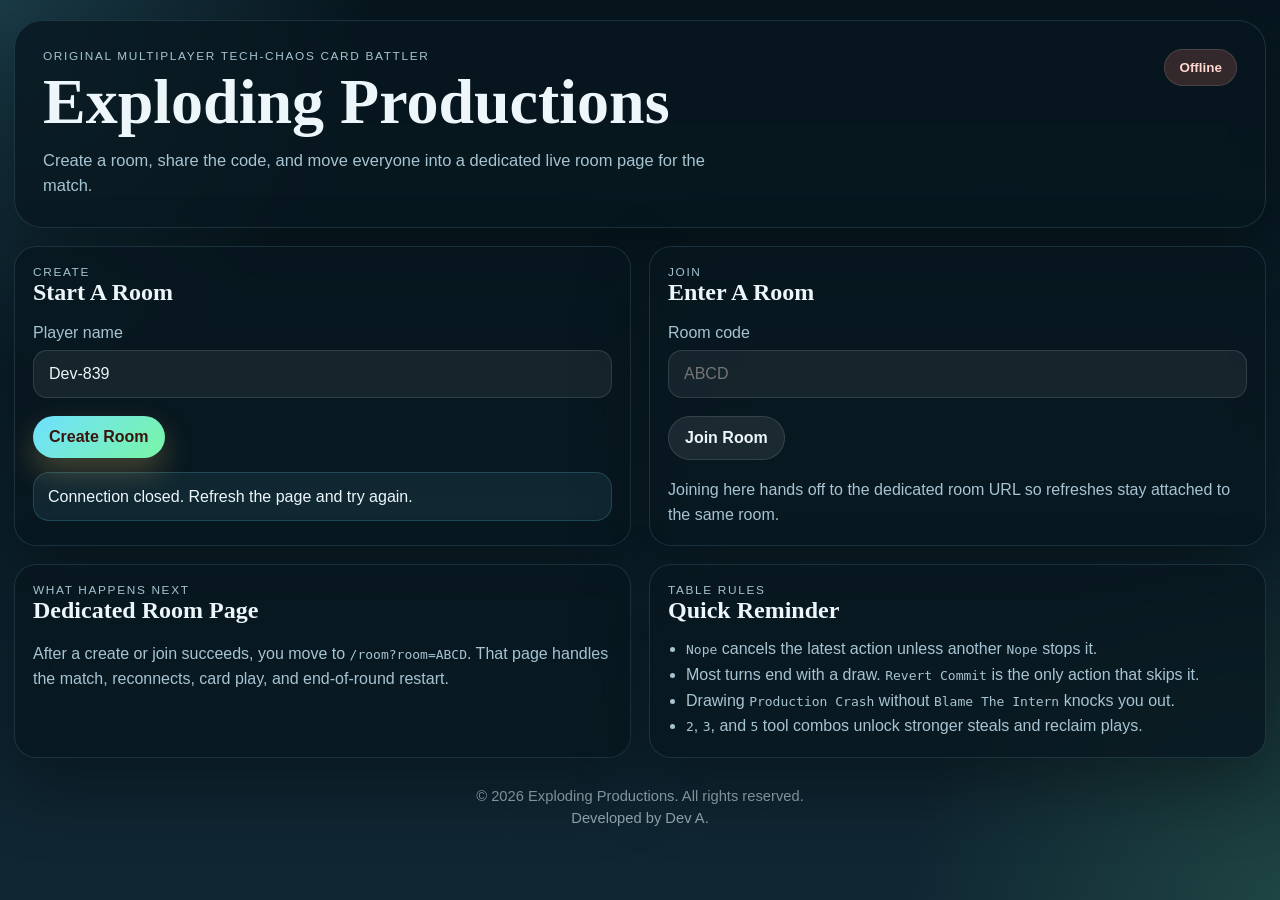
==== index.html @ 1810a630 "Split lobby and room flow" ====
<!DOCTYPE html>
<html lang="en">
  <head>
    <meta charset="UTF-8" />
    <meta name="viewport" content="width=device-width, initial-scale=1.0" />
    <title>Exploding Productions</title>
    <link rel="stylesheet" href="styles.css" />
  </head>
  <body>
    <div class="backdrop"></div>
    <main class="shell">
      <section class="hero panel">
        <div>
          <p class="eyebrow">Original multiplayer tech-chaos card battler</p>
          <h1>Exploding Productions</h1>
          <p class="hero-copy">
            Create a room, share the code, and move everyone into a dedicated live room page
            for the match.
          </p>
        </div>
        <div class="hero-status">
          <div class="status-pill" id="connection-pill">Connecting</div>
        </div>
      </section>

      <section class="lobby-grid">
        <article class="panel setup-card">
          <div class="panel-head">
            <div>
              <p class="eyebrow">Create</p>
              <h2>Start A Room</h2>
            </div>
          </div>

          <label class="field">
            <span>Player name</span>
            <input id="name-input" type="text" maxlength="24" placeholder="Player name" />
          </label>

          <div class="action-row">
            <button id="create-room-btn" class="primary-btn">Create Room</button>
          </div>

          <p id="setup-status" class="setup-status" aria-live="polite">
            Create a room to generate a code and move into the live match page.
          </p>
        </article>

        <article class="panel setup-card">
          <div class="panel-head">
            <div>
              <p class="eyebrow">Join</p>
              <h2>Enter A Room</h2>
            </div>
          </div>

          <label class="field">
            <span>Room code</span>
            <input id="room-input" type="text" maxlength="6" placeholder="ABCD" />
          </label>

          <div class="action-row">
            <button id="join-room-btn" class="secondary-btn">Join Room</button>
          </div>

          <p class="hero-note">
            Joining here hands off to the dedicated room URL so refreshes stay attached to the
            same room.
          </p>
        </article>
      </section>

      <section class="lobby-grid lobby-grid-secondary">
        <article class="panel setup-card">
          <div class="panel-head">
            <div>
              <p class="eyebrow">What happens next</p>
              <h2>Dedicated Room Page</h2>
            </div>
          </div>
          <p class="hero-note">
            After a create or join succeeds, you move to <code>/room?room=ABCD</code>. That page
            handles the match, reconnects, card play, and end-of-round restart.
          </p>
        </article>

        <article class="panel setup-card">
          <div class="panel-head">
            <div>
              <p class="eyebrow">Table rules</p>
              <h2>Quick Reminder</h2>
            </div>
          </div>
          <ul class="rules-list">
            <li><code>Nope</code> cancels the latest action unless another <code>Nope</code> stops it.</li>
            <li>Most turns end with a draw. <code>Revert Commit</code> is the only action that skips it.</li>
            <li>Drawing <code>Production Crash</code> without <code>Blame The Intern</code> knocks you out.</li>
            <li><code>2</code>, <code>3</code>, and <code>5</code> tool combos unlock stronger steals and reclaim plays.</li>
          </ul>
        </article>
      </section>
    </main>

    <footer class="site-footer">
      <p>&copy; 2026 Exploding Productions. All rights reserved.</p>
      <p>Developed by Dev A.</p>
    </footer>

    <script src="app/lobby.js"></script>
  </body>
</html>
---- styles.css ----
:root {
  --bg-top: #07161e;
  --bg-bottom: #102733;
  --panel: rgba(8, 23, 31, 0.8);
  --panel-strong: rgba(10, 30, 39, 0.94);
  --line: rgba(150, 219, 255, 0.14);
  --text: #edf7fb;
  --muted: #a7c4d2;
  --accent: #6fe0ff;
  --accent-strong: #79f6a5;
  --danger: #ff7e6b;
  --warning: #ffd46a;
  --good: #79f6a5;
  --shadow: 0 28px 70px rgba(0, 0, 0, 0.34);
  --radius-lg: 28px;
  --radius-md: 22px;
  --radius-sm: 16px;
}

* {
  box-sizing: border-box;
}

body {
  margin: 0;
  min-height: 100vh;
  font-family: "Trebuchet MS", "Segoe UI", sans-serif;
  color: var(--text);
  background:
    radial-gradient(circle at top left, rgba(111, 224, 255, 0.18), transparent 24%),
    radial-gradient(circle at bottom right, rgba(121, 246, 165, 0.14), transparent 24%),
    linear-gradient(180deg, var(--bg-top), var(--bg-bottom));
}

.backdrop {
  position: fixed;
  inset: 0;
  pointer-events: none;
  background-image:
    radial-gradient(circle at 14% 18%, rgba(255, 249, 238, 0.75) 0 1px, transparent 1px),
    radial-gradient(circle at 78% 20%, rgba(255, 240, 212, 0.72) 0 1px, transparent 1px),
    radial-gradient(circle at 64% 64%, rgba(255, 234, 194, 0.58) 0 1px, transparent 1px),
    radial-gradient(circle at 28% 78%, rgba(255, 227, 173, 0.52) 0 1px, transparent 1px);
  opacity: 0.72;
}

.shell {
  position: relative;
  z-index: 1;
  width: min(1400px, calc(100% - 28px));
  margin: 0 auto;
  padding: 20px 0 30px;
}

.panel {
  background: var(--panel);
  border: 1px solid var(--line);
  border-radius: var(--radius-md);
  box-shadow: var(--shadow);
  backdrop-filter: blur(14px);
}

.hero {
  display: flex;
  justify-content: space-between;
  gap: 24px;
  padding: 28px;
  border-radius: var(--radius-lg);
}

.eyebrow,
.meta-label,
.stack-label {
  margin: 0;
  text-transform: uppercase;
  letter-spacing: 0.14em;
  font-size: 0.74rem;
  color: var(--muted);
}

h1,
h2 {
  margin: 0;
  font-family: Georgia, "Times New Roman", serif;
}

h1 {
  margin-top: 8px;
  font-size: clamp(2.3rem, 5vw, 4.6rem);
  line-height: 0.98;
}

.hero-copy,
.hero-note,
.notice-banner,
.prompt-body,
.log-item,
.player-meta,
.stack-card p,
.hand-summary,
.combo-summary span,
.card-footer {
  color: var(--muted);
  line-height: 1.55;
}

.hero-copy {
  max-width: 670px;
  margin: 14px 0 0;
  font-size: 1.03rem;
}

.hero-note {
  margin: 18px 0 0;
}

.hero-status {
  min-width: 220px;
  display: grid;
  gap: 12px;
  align-content: start;
  justify-items: end;
}

.status-pill {
  padding: 10px 14px;
  border-radius: 999px;
  font-size: 0.84rem;
  font-weight: 700;
  background: rgba(255, 255, 255, 0.08);
  border: 1px solid rgba(255, 255, 255, 0.12);
}

.status-pill.online {
  color: #08202a;
  background: linear-gradient(135deg, var(--accent), var(--accent-strong));
}

.status-pill.offline {
  background: rgba(255, 128, 105, 0.18);
  color: #ffd7d0;
}

.status-pill.connecting {
  background: rgba(255, 226, 143, 0.16);
  color: #fff0bc;
}

.setup-grid,
.lobby-grid,
.board-grid {
  display: grid;
  gap: 18px;
  margin-top: 18px;
}

.setup-grid {
  grid-template-columns: 360px minmax(0, 1fr);
}

.lobby-grid {
  grid-template-columns: repeat(2, minmax(0, 1fr));
}

.lobby-grid-secondary {
  margin-top: 18px;
}

.setup-grid.match-live {
  grid-template-columns: minmax(0, 1fr);
}

.board-grid {
  grid-template-columns: 240px minmax(0, 1fr) 250px;
}

.setup-card,
.room-card,
.players-card,
.table-card,
.log-card,
.hand-card {
  padding: 18px;
}

.panel-head {
  display: flex;
  justify-content: space-between;
  gap: 14px;
  align-items: center;
}

.field {
  display: grid;
  gap: 8px;
  margin-top: 18px;
  color: var(--muted);
}

.field input {
  width: 100%;
  border: 1px solid rgba(255, 255, 255, 0.12);
  background: rgba(255, 255, 255, 0.06);
  color: var(--text);
  border-radius: 14px;
  padding: 14px 15px;
  font: inherit;
}

.field input:focus {
  outline: 2px solid rgba(255, 211, 110, 0.42);
  outline-offset: 0;
}

.action-row {
  display: flex;
  gap: 12px;
  margin-top: 18px;
}

.action-row.wrap {
  flex-wrap: wrap;
}

.divider {
  position: relative;
  margin-top: 18px;
  text-align: center;
  color: var(--muted);
}

.setup-status {
  margin: 14px 0 0;
  padding: 12px 14px;
  border-radius: 16px;
  border: 1px solid rgba(111, 224, 255, 0.18);
  background: rgba(111, 224, 255, 0.08);
  color: var(--text);
  line-height: 1.45;
}

.setup-card.compact {
  padding-top: 18px;
}

.setup-grid.match-live .room-card {
  order: 1;
}

.setup-grid.match-live .setup-card {
  order: 2;
}

.room-shell-grid .setup-card {
  min-width: 0;
}

.room-access-actions {
  align-items: center;
}

.setup-compact-note {
  margin: 14px 0 0;
  padding: 14px 16px;
  border-radius: 18px;
  border: 1px solid rgba(255, 212, 106, 0.18);
  background: rgba(255, 212, 106, 0.08);
  color: var(--text);
  line-height: 1.5;
}

.divider::before {
  content: "";
  position: absolute;
  inset: 50% 0 auto;
  border-top: 1px solid rgba(255, 255, 255, 0.08);
}

.divider span {
  position: relative;
  display: inline-block;
  padding: 0 12px;
  background: var(--panel-strong);
}

.rules-snippet {
  margin-top: 20px;
  padding: 16px;
  border-radius: 20px;
  background: rgba(255, 255, 255, 0.05);
}

.rules-list {
  margin: 12px 0 0;
  padding-left: 18px;
  color: var(--muted);
  line-height: 1.6;
}

button {
  font: inherit;
}

.primary-btn,
.secondary-btn,
.danger-btn,
.ghost-btn,
.choice-btn,
.target-btn {
  cursor: pointer;
  border: 0;
  border-radius: 999px;
  transition: transform 180ms ease, opacity 180ms ease, box-shadow 180ms ease;
}

.primary-btn,
.secondary-btn,
.danger-btn,
.choice-btn,
.target-btn {
  padding: 12px 16px;
  font-weight: 700;
}

.primary-btn {
  background: linear-gradient(135deg, var(--accent), var(--accent-strong));
  color: #3b140c;
  box-shadow: 0 14px 30px rgba(255, 211, 110, 0.24);
}

.secondary-btn,
.danger-btn,
.target-btn,
.choice-btn {
  background: rgba(255, 255, 255, 0.08);
  color: var(--text);
  border: 1px solid rgba(255, 255, 255, 0.12);
}

.danger-btn {
  background: rgba(255, 126, 107, 0.18);
  border-color: rgba(255, 126, 107, 0.32);
  color: #ffd7d0;
}

.ghost-btn {
  padding: 8px 12px;
  background: transparent;
  color: var(--muted);
}

button:hover:not(:disabled) {
  transform: translateY(-2px);
}

button:disabled {
  opacity: 0.42;
  cursor: not-allowed;
}

.room-meta {
  display: grid;
  grid-template-columns: repeat(2, minmax(0, 1fr));
  gap: 14px;
  margin-top: 18px;
}

.meta-block {
  padding: 14px;
  border-radius: 18px;
  background: rgba(255, 255, 255, 0.05);
}

.meta-block strong {
  display: block;
  margin-top: 8px;
  font-size: 1.3rem;
}

.notice-banner {
  min-height: 40px;
  margin: 18px 0 0;
}

.players-list,
.log-feed,
.hand-grid,
.choice-grid {
  display: grid;
  gap: 12px;
}

.players-list,
.log-feed {
  margin-top: 18px;
}

.log-feed {
  max-height: 360px;
  overflow-y: auto;
  overflow-x: hidden;
  padding-right: 4px;
}

.log-card .panel-head {
  align-items: start;
  flex-wrap: wrap;
}

.log-toggle-btn {
  margin-left: auto;
  white-space: normal;
  text-align: right;
}

.player-card,
.log-item,
.prompt-panel,
.combo-bar,
.empty-state {
  padding: 14px;
  border-radius: 18px;
  background: rgba(255, 255, 255, 0.05);
}

.player-card.active-turn {
  border: 1px solid rgba(255, 211, 110, 0.45);
}

.player-card.eliminated {
  opacity: 0.58;
}

.log-summary {
  padding: 12px 14px;
  border-radius: 16px;
  background: rgba(111, 224, 255, 0.08);
  border: 1px solid rgba(111, 224, 255, 0.14);
  color: var(--muted);
}

.hand-card .panel-head {
  align-items: start;
  flex-wrap: wrap;
}

.hand-summary {
  max-width: 100%;
  text-align: right;
}

.player-row {
  display: flex;
  justify-content: space-between;
  gap: 12px;
  align-items: center;
}

.player-name {
  font-weight: 700;
}

.player-badges {
  display: flex;
  flex-wrap: wrap;
  gap: 8px;
}

.badge {
  padding: 6px 10px;
  border-radius: 999px;
  font-size: 0.74rem;
  background: rgba(255, 255, 255, 0.08);
  color: var(--muted);
}

.badge.host {
  color: #08202a;
  background: linear-gradient(135deg, rgba(111, 224, 255, 0.92), rgba(121, 246, 165, 0.92));
}

.badge.turn {
  background: rgba(255, 226, 143, 0.18);
  color: #fff0bc;
}

.badge.dead {
  background: rgba(255, 128, 105, 0.18);
  color: #ffd7d0;
}

.deck-zone {
  margin-top: 14px;
  display: grid;
  grid-template-columns: repeat(2, minmax(0, 1fr));
  gap: 12px;
}

.stack-card {
  min-height: 148px;
  padding: 14px;
  border-radius: 20px;
  display: grid;
  align-content: space-between;
  border: 1px solid rgba(255, 255, 255, 0.12);
}

.stack-art[hidden] {
  display: none;
}

.stack-art {
  width: min(100%, 104px);
  aspect-ratio: 768 / 1376;
  margin: 10px 0 2px;
  align-self: center;
  border-radius: 12px;
  background-size: contain;
  background-repeat: no-repeat;
  background-position: center top;
  background-color: rgba(7, 22, 30, 0.48);
  border: 1px solid rgba(255, 255, 255, 0.14);
  box-shadow: inset 0 -40px 60px rgba(7, 22, 30, 0.24);
}

.discard-pile-btn {
  display: block;
  width: 100%;
  padding: 0;
  margin-top: 10px;
  background: transparent;
  border: 0;
  box-shadow: none;
}

.discard-pile-btn.active {
  cursor: pointer;
}

.discard-pile-btn.active:hover {
  transform: translateY(-2px);
}

.discard-pile {
  position: relative;
  width: min(100%, 112px);
  min-height: 152px;
  margin: 0 auto;
}

.discard-pile.empty {
  display: grid;
  place-items: center;
  border-radius: 14px;
  border: 1px dashed rgba(255, 255, 255, 0.16);
  background: rgba(7, 22, 30, 0.34);
}

.discard-empty,
.discard-hint {
  color: var(--muted);
  line-height: 1.45;
}

.discard-empty {
  padding: 18px 14px;
  text-align: center;
  font-size: 0.84rem;
}

.discard-hint {
  margin: 10px 0 0;
  font-size: 0.84rem;
}

.discard-preview-card {
  position: absolute;
  inset: auto 0 0 0;
  width: 100%;
  aspect-ratio: 768 / 1376;
  border-radius: 14px;
  background-size: contain;
  background-repeat: no-repeat;
  background-position: center top;
  background-color: rgba(7, 22, 30, 0.46);
  border: 1px solid rgba(255, 255, 255, 0.14);
  box-shadow: 0 18px 30px rgba(0, 0, 0, 0.22);
}

.discard-preview-card.offset-0 {
  transform: translate(0, 0) rotate(0deg);
  z-index: 4;
}

.discard-preview-card.offset-1 {
  transform: translate(-8px, 8px) rotate(-3deg);
  z-index: 3;
}

.discard-preview-card.offset-2 {
  transform: translate(8px, 14px) rotate(4deg);
  z-index: 2;
}

.discard-preview-card.offset-3 {
  transform: translate(-4px, 22px) rotate(-2deg);
  z-index: 1;
}

.discard-preview-fallback {
  display: grid;
  place-items: center;
  font-family: "SFMono-Regular", "Menlo", "Consolas", monospace;
  font-size: 1rem;
  font-weight: 700;
  color: var(--text);
}

.deck-stack {
  background:
    linear-gradient(160deg, rgba(111, 224, 255, 0.2), rgba(255, 255, 255, 0.02)),
    rgba(10, 30, 39, 0.9);
}

.discard-stack {
  background:
    linear-gradient(160deg, rgba(255, 126, 107, 0.18), rgba(255, 255, 255, 0.02)),
    rgba(10, 30, 39, 0.9);
}

.prompt-card {
  margin-top: 14px;
  padding: 14px;
  border-radius: 18px;
  background: rgba(255, 255, 255, 0.05);
}

.prompt-card-inline {
  border: 1px solid rgba(111, 224, 255, 0.16);
  background:
    linear-gradient(145deg, rgba(111, 224, 255, 0.12), rgba(255, 255, 255, 0.03) 38%, rgba(10, 30, 39, 0.92) 82%),
    rgba(10, 30, 39, 0.92);
  box-shadow: 0 18px 34px rgba(0, 0, 0, 0.18);
}

.prompt-body {
  margin-top: 8px;
}

.choice-grid {
  margin-top: 12px;
  grid-template-columns: repeat(auto-fit, minmax(110px, 1fr));
}

.target-list {
  display: flex;
  flex-wrap: wrap;
  gap: 10px;
  margin-top: 12px;
}

.hand-card {
  margin-top: 14px;
}

.turn-action-bar {
  position: sticky;
  bottom: 12px;
  z-index: 2;
  display: grid;
  grid-template-columns: auto minmax(0, 1fr);
  gap: 14px;
  align-items: center;
  margin-top: 14px;
  padding: 12px 14px;
  border-radius: 16px;
  background:
    linear-gradient(180deg, rgba(111, 224, 255, 0.14), rgba(255, 255, 255, 0.04)),
    rgba(10, 30, 39, 0.92);
  border: 1px solid rgba(255, 255, 255, 0.1);
  box-shadow: 0 18px 32px rgba(0, 0, 0, 0.2);
}

.draw-status {
  margin: 0;
  color: var(--muted);
  line-height: 1.5;
}

.combo-bar {
  margin-top: 14px;
}

.combo-summary {
  display: grid;
  gap: 4px;
}

.hand-grid {
  margin-top: 14px;
  grid-template-columns: repeat(auto-fill, minmax(172px, 172px));
  justify-content: start;
  align-items: start;
}

.card-btn {
  appearance: none;
  -webkit-appearance: none;
  min-height: 276px;
  padding: 12px;
  border-radius: 16px;
  border: 1px solid rgba(255, 255, 255, 0.14);
  text-align: left;
  color: var(--text);
  display: grid;
  gap: 6px;
  align-content: start;
  background:
    linear-gradient(180deg, rgba(255, 255, 255, 0.07), rgba(10, 30, 39, 0.14)),
    rgba(11, 29, 37, 0.94);
  box-shadow: 0 18px 40px rgba(0, 0, 0, 0.24);
}

.card-btn.has-art {
  min-height: 0;
}

.card-btn.art-only {
  display: block;
  align-self: start;
  min-height: 0;
  width: 100%;
  padding: 0;
  gap: 0;
  border: 0;
  background: transparent;
  box-shadow: none;
}

.card-btn.art-only:disabled {
  opacity: 1;
}

.card-btn.selected {
  border-color: rgba(111, 224, 255, 0.74);
  box-shadow: 0 24px 45px rgba(0, 0, 0, 0.34);
}

.card-btn.art-only.selected {
  box-shadow: 0 0 0 2px rgba(111, 224, 255, 0.82), 0 18px 36px rgba(0, 0, 0, 0.28);
  border-radius: 18px;
}

.card-tag {
  display: inline-flex;
  width: fit-content;
  padding: 4px 8px;
  border-radius: 999px;
  font-size: 0.6rem;
  text-transform: uppercase;
  letter-spacing: 0.08em;
  background: rgba(255, 255, 255, 0.1);
  color: var(--muted);
}

.card-topline {
  display: flex;
  justify-content: space-between;
  gap: 10px;
  align-items: center;
}

.card-icon,
.inline-symbol {
  display: inline-flex;
  align-items: center;
  justify-content: center;
  min-width: 34px;
  padding: 5px 8px;
  border-radius: 999px;
  font-family: "SFMono-Regular", "Menlo", "Consolas", monospace;
  font-size: 0.66rem;
  font-weight: 700;
  letter-spacing: 0.08em;
  background: rgba(255, 255, 255, 0.09);
  color: var(--text);
  border: 1px solid rgba(255, 255, 255, 0.12);
}

.inline-symbol {
  margin-right: 8px;
}

.choice-with-symbol {
  display: inline-flex;
  align-items: center;
  justify-content: center;
}

.card-art {
  position: relative;
  width: 100%;
  aspect-ratio: 768 / 1376;
  border-radius: 16px;
  background-color: transparent;
  border: 0;
  overflow: hidden;
}

.card-face-image {
  display: block;
  width: 100%;
  height: 100%;
  object-fit: cover;
  object-position: center top;
  border-radius: 16px;
}

.card-art::after {
  content: "";
  position: absolute;
  inset: 0;
  background:
    linear-gradient(180deg, rgba(8, 23, 31, 0.01), rgba(8, 23, 31, 0.04) 58%, rgba(8, 23, 31, 0.12)),
    linear-gradient(135deg, rgba(255, 255, 255, 0.06), transparent 42%);
  pointer-events: none;
}

.card-overlay-meta {
  position: absolute;
  inset: auto 10px 10px 10px;
  z-index: 1;
  display: flex;
  justify-content: space-between;
  gap: 8px;
  align-items: end;
}

.card-fallback-name {
  min-height: 220px;
  display: grid;
  place-items: center;
  padding: 18px;
  border-radius: 18px;
  background: rgba(11, 29, 37, 0.94);
  border: 1px solid rgba(255, 255, 255, 0.14);
  font-family: Georgia, "Times New Roman", serif;
  font-size: 1rem;
  text-align: center;
}

.card-meta {
  display: flex;
  flex-wrap: wrap;
  gap: 8px;
}

.count-pill,
.selected-pill {
  display: inline-flex;
  align-items: center;
  gap: 6px;
  padding: 4px 8px;
  border-radius: 999px;
  font-size: 0.64rem;
  background: rgba(255, 255, 255, 0.08);
}

.selected-pill {
  background: rgba(111, 224, 255, 0.16);
  color: #dff9ff;
}

.card-footer {
  font-size: 0.62rem;
  color: rgba(223, 249, 255, 0.86);
  letter-spacing: 0.04em;
  text-transform: uppercase;
}

.theme-nope {
  background:
    linear-gradient(180deg, rgba(255, 126, 107, 0.26), rgba(10, 30, 39, 0.14)),
    rgba(11, 29, 37, 0.94);
}

.theme-peek {
  background:
    linear-gradient(180deg, rgba(111, 224, 255, 0.24), rgba(10, 30, 39, 0.14)),
    rgba(11, 29, 37, 0.94);
}

.theme-skip {
  background:
    linear-gradient(180deg, rgba(121, 246, 165, 0.22), rgba(10, 30, 39, 0.14)),
    rgba(11, 29, 37, 0.94);
}

.theme-attack {
  background:
    linear-gradient(180deg, rgba(255, 212, 106, 0.24), rgba(10, 30, 39, 0.14)),
    rgba(11, 29, 37, 0.94);
}

.theme-mix {
  background:
    linear-gradient(180deg, rgba(133, 196, 255, 0.24), rgba(10, 30, 39, 0.14)),
    rgba(11, 29, 37, 0.94);
}

.theme-swipe {
  background:
    linear-gradient(180deg, rgba(255, 162, 102, 0.24), rgba(10, 30, 39, 0.14)),
    rgba(11, 29, 37, 0.94);
}

.theme-stabilizer {
  background:
    linear-gradient(180deg, rgba(121, 246, 165, 0.24), rgba(10, 30, 39, 0.14)),
    rgba(11, 29, 37, 0.94);
}

.theme-danger {
  background:
    linear-gradient(180deg, rgba(255, 93, 93, 0.28), rgba(10, 30, 39, 0.14)),
    rgba(11, 29, 37, 0.94);
}

.theme-cookie {
  background:
    linear-gradient(180deg, rgba(255, 209, 102, 0.26), rgba(10, 30, 39, 0.14)),
    rgba(11, 29, 37, 0.94);
}

.theme-donut {
  background:
    linear-gradient(180deg, rgba(111, 224, 255, 0.24), rgba(10, 30, 39, 0.14)),
    rgba(11, 29, 37, 0.94);
}

.theme-pretzel {
  background:
    linear-gradient(180deg, rgba(121, 246, 165, 0.22), rgba(10, 30, 39, 0.14)),
    rgba(11, 29, 37, 0.94);
}

.theme-popcorn {
  background:
    linear-gradient(180deg, rgba(176, 198, 210, 0.26), rgba(10, 30, 39, 0.14)),
    rgba(11, 29, 37, 0.94);
}

.theme-candy {
  background:
    linear-gradient(180deg, rgba(255, 162, 102, 0.24), rgba(10, 30, 39, 0.14)),
    rgba(11, 29, 37, 0.94);
}

.empty-state {
  color: var(--muted);
}

.crash-overlay[hidden] {
  display: none;
}

.crash-overlay {
  position: fixed;
  inset: 0;
  z-index: 40;
  display: grid;
  place-items: center;
  padding: 20px;
  pointer-events: none;
}

.crash-overlay::before {
  content: "";
  position: absolute;
  inset: 0;
  background:
    radial-gradient(circle at 20% 20%, rgba(255, 126, 107, 0.24), transparent 28%),
    radial-gradient(circle at 80% 30%, rgba(255, 212, 106, 0.18), transparent 24%),
    rgba(5, 10, 12, 0.56);
  backdrop-filter: blur(3px);
  animation: crash-fade 2.6s ease forwards;
}

.crash-overlay-panel {
  position: relative;
  width: min(560px, 100%);
  padding: 28px;
  border-radius: 28px;
  border: 1px solid rgba(255, 126, 107, 0.34);
  background:
    linear-gradient(145deg, rgba(255, 126, 107, 0.22), rgba(255, 212, 106, 0.12) 35%, rgba(10, 30, 39, 0.96) 78%),
    rgba(10, 30, 39, 0.96);
  box-shadow: 0 36px 90px rgba(0, 0, 0, 0.38);
  overflow: hidden;
  animation: crash-pop 2.6s ease forwards;
}

.crash-overlay-panel::after {
  content: "";
  position: absolute;
  inset: 0;
  background:
    linear-gradient(115deg, transparent 0 35%, rgba(255, 255, 255, 0.1) 35% 40%, transparent 40% 100%),
    repeating-linear-gradient(
      -45deg,
      transparent 0 14px,
      rgba(255, 255, 255, 0.04) 14px 18px
    );
  mix-blend-mode: screen;
  pointer-events: none;
}

.crash-overlay-kicker {
  position: relative;
  z-index: 1;
  display: inline-flex;
  padding: 7px 12px;
  border-radius: 999px;
  background: rgba(7, 22, 30, 0.62);
  border: 1px solid rgba(255, 255, 255, 0.12);
  font-family: "SFMono-Regular", "Menlo", "Consolas", monospace;
  font-size: 0.76rem;
  font-weight: 700;
  letter-spacing: 0.1em;
  text-transform: uppercase;
  color: #fff1d6;
}

.crash-overlay-panel h2 {
  position: relative;
  z-index: 1;
  margin-top: 16px;
  font-size: clamp(2rem, 7vw, 3.6rem);
  line-height: 0.94;
}

.crash-overlay-panel p {
  position: relative;
  z-index: 1;
  max-width: 34ch;
  margin: 14px 0 0;
  color: rgba(237, 247, 251, 0.86);
  font-size: 1.02rem;
  line-height: 1.6;
}

.crash-overlay-chips {
  position: relative;
  z-index: 1;
  display: flex;
  flex-wrap: wrap;
  gap: 10px;
  margin-top: 20px;
}

.crash-overlay-chips span {
  display: inline-flex;
  align-items: center;
  justify-content: center;
  min-width: 74px;
  padding: 8px 12px;
  border-radius: 999px;
  background: rgba(7, 22, 30, 0.58);
  border: 1px solid rgba(255, 255, 255, 0.12);
  font-family: "SFMono-Regular", "Menlo", "Consolas", monospace;
  font-size: 0.8rem;
  font-weight: 700;
  color: #fff1d6;
  animation: crash-float 1.3s ease-in-out infinite alternate;
}

.crash-overlay-chips span:nth-child(2) {
  animation-delay: 120ms;
}

.crash-overlay-chips span:nth-child(3) {
  animation-delay: 240ms;
}

.crash-overlay-chips span:nth-child(4) {
  animation-delay: 360ms;
}

.moment-overlay[hidden],
.review-overlay[hidden] {
  display: none;
}

.moment-overlay {
  position: fixed;
  right: 20px;
  bottom: 20px;
  z-index: 36;
  width: min(360px, calc(100% - 24px));
  pointer-events: none;
}

.moment-panel {
  padding: 16px;
  border-radius: 24px;
  border: 1px solid rgba(111, 224, 255, 0.24);
  background:
    linear-gradient(145deg, rgba(111, 224, 255, 0.18), rgba(121, 246, 165, 0.08) 42%, rgba(10, 30, 39, 0.94) 78%),
    rgba(10, 30, 39, 0.94);
  box-shadow: 0 26px 52px rgba(0, 0, 0, 0.32);
  animation: moment-slide 2.2s ease forwards;
}

.moment-kicker {
  display: inline-flex;
  padding: 6px 10px;
  border-radius: 999px;
  background: rgba(7, 22, 30, 0.52);
  border: 1px solid rgba(255, 255, 255, 0.12);
  font-size: 0.72rem;
  font-weight: 700;
  letter-spacing: 0.1em;
  text-transform: uppercase;
  color: #dff9ff;
}

.moment-layout {
  display: grid;
  grid-template-columns: 92px minmax(0, 1fr);
  gap: 14px;
  align-items: center;
  margin-top: 12px;
}

.moment-art {
  width: 92px;
  aspect-ratio: 768 / 1376;
  border-radius: 14px;
  background-size: contain;
  background-repeat: no-repeat;
  background-position: center top;
  background-color: rgba(7, 22, 30, 0.42);
  border: 1px solid rgba(255, 255, 255, 0.12);
}

.moment-copy h2 {
  font-size: 1.5rem;
  line-height: 0.98;
}

.moment-copy p {
  margin: 8px 0 0;
  color: rgba(237, 247, 251, 0.82);
  line-height: 1.55;
}

.review-overlay {
  position: fixed;
  inset: 0;
  z-index: 42;
  display: grid;
  place-items: center;
  padding: 20px;
  background: rgba(5, 10, 12, 0.58);
  backdrop-filter: blur(8px);
}

.review-panel {
  width: min(940px, 100%);
  padding: 24px;
  border-radius: 28px;
  border: 1px solid rgba(111, 224, 255, 0.22);
  background:
    linear-gradient(145deg, rgba(111, 224, 255, 0.1), rgba(255, 255, 255, 0.03) 34%, rgba(10, 30, 39, 0.96) 78%),
    rgba(10, 30, 39, 0.96);
  box-shadow: 0 32px 90px rgba(0, 0, 0, 0.38);
}

.discard-browser-overlay {
  position: fixed;
  inset: 0;
  z-index: 43;
  display: grid;
  place-items: center;
  padding: 20px;
  background: rgba(5, 10, 12, 0.62);
  backdrop-filter: blur(8px);
}

.discard-browser-overlay[hidden] {
  display: none;
}

.discard-browser-panel {
  width: min(1120px, 100%);
  max-height: min(88vh, 920px);
  overflow: auto;
  padding: 24px;
  border-radius: 28px;
  border: 1px solid rgba(111, 224, 255, 0.22);
  background:
    linear-gradient(145deg, rgba(111, 224, 255, 0.1), rgba(255, 255, 255, 0.03) 34%, rgba(10, 30, 39, 0.96) 78%),
    rgba(10, 30, 39, 0.96);
  box-shadow: 0 32px 90px rgba(0, 0, 0, 0.38);
}

.discard-browser-grid {
  display: grid;
  grid-template-columns: repeat(auto-fit, minmax(160px, 1fr));
  gap: 16px;
  margin-top: 18px;
}

.discard-choice-card {
  appearance: none;
  -webkit-appearance: none;
  padding: 0;
  background: transparent;
  border: 0;
  box-shadow: none;
  text-align: left;
}

.discard-choice-card:disabled {
  opacity: 0.52;
}

.discard-choice-art {
  width: 100%;
  aspect-ratio: 768 / 1376;
  border-radius: 16px;
  background-size: contain;
  background-repeat: no-repeat;
  background-position: center top;
  background-color: rgba(7, 22, 30, 0.44);
  border: 1px solid rgba(255, 255, 255, 0.14);
  box-shadow: 0 16px 32px rgba(0, 0, 0, 0.22);
}

.discard-choice-fallback {
  display: grid;
  place-items: center;
  font-family: "SFMono-Regular", "Menlo", "Consolas", monospace;
  font-size: 1rem;
  font-weight: 700;
  color: var(--text);
}

.discard-choice-lock {
  display: inline-flex;
  margin-top: 8px;
  padding: 4px 8px;
  border-radius: 999px;
  background: rgba(255, 126, 107, 0.14);
  color: #ffd7d0;
  font-size: 0.66rem;
  font-weight: 700;
  letter-spacing: 0.08em;
  text-transform: uppercase;
}

.review-head {
  align-items: start;
}

.review-message {
  margin: 12px 0 0;
  color: var(--muted);
  line-height: 1.55;
}

.review-card-grid {
  display: grid;
  grid-template-columns: repeat(3, minmax(0, 1fr));
  gap: 16px;
  margin-top: 18px;
}

.review-card {
  padding: 14px;
  border-radius: 22px;
  border: 1px solid rgba(255, 255, 255, 0.14);
  background:
    linear-gradient(180deg, rgba(255, 255, 255, 0.06), rgba(10, 30, 39, 0.14)),
    rgba(11, 29, 37, 0.94);
  box-shadow: 0 18px 40px rgba(0, 0, 0, 0.2);
}

.review-card-topline {
  display: flex;
  justify-content: space-between;
  gap: 10px;
  align-items: center;
}

.review-card-art {
  width: 100%;
  aspect-ratio: 768 / 1376;
  margin-top: 10px;
  border-radius: 16px;
  background-size: contain;
  background-repeat: no-repeat;
  background-position: center top;
  background-color: rgba(7, 22, 30, 0.44);
  border: 1px solid rgba(255, 255, 255, 0.14);
}

.review-card-name {
  display: block;
  margin-top: 12px;
  font-size: 1.04rem;
  font-family: Georgia, "Times New Roman", serif;
}

.review-card-text {
  margin: 8px 0 0;
  color: var(--muted);
  line-height: 1.55;
  font-size: 0.92rem;
}

@keyframes crash-pop {
  0% {
    opacity: 0;
    transform: scale(0.9) rotate(-3deg);
  }

  18% {
    opacity: 1;
    transform: scale(1.02) rotate(1.2deg);
  }

  82% {
    opacity: 1;
    transform: scale(1) rotate(-0.4deg);
  }

  100% {
    opacity: 0;
    transform: scale(1.04) rotate(0deg);
  }
}

@keyframes crash-fade {
  0% {
    opacity: 0;
  }

  16%,
  84% {
    opacity: 1;
  }

  100% {
    opacity: 0;
  }
}

@keyframes crash-float {
  from {
    transform: translateY(0);
  }

  to {
    transform: translateY(-5px);
  }
}

@keyframes moment-slide {
  0% {
    opacity: 0;
    transform: translateY(24px) scale(0.96);
  }

  12% {
    opacity: 1;
    transform: translateY(0) scale(1);
  }

  86% {
    opacity: 1;
    transform: translateY(0) scale(1);
  }

  100% {
    opacity: 0;
    transform: translateY(10px) scale(0.98);
  }
}

.site-footer {
  width: min(100% - 24px, 1400px);
  margin: 0 auto 28px;
  padding: 0 0 16px;
  text-align: center;
  color: rgba(201, 222, 231, 0.7);
  font-size: 0.92rem;
}

.site-footer p {
  margin: 0;
}

.site-footer p + p {
  margin-top: 6px;
}

@media (max-width: 1120px) {
  .setup-grid,
  .lobby-grid,
  .board-grid {
    grid-template-columns: 1fr;
  }

  .hero {
    flex-direction: column;
  }

  .hero-status {
    justify-items: start;
  }
}

@media (max-width: 760px) {
  .shell {
    width: min(100% - 16px, 1400px);
    padding-top: 12px;
  }

  .site-footer {
    width: min(100% - 16px, 1400px);
    margin-bottom: 20px;
  }

  .hero,
  .setup-card,
  .room-card,
  .players-card,
  .table-card,
  .log-card,
  .hand-card {
    padding: 18px;
  }

  .deck-zone {
    grid-template-columns: 1fr;
  }

  .hand-grid {
    grid-template-columns: 1fr 1fr;
    justify-content: stretch;
  }

  .turn-action-bar {
    grid-template-columns: 1fr;
  }

  .moment-overlay {
    right: 12px;
    bottom: 12px;
    width: min(360px, calc(100% - 24px));
  }

  .moment-layout,
  .review-card-grid {
    grid-template-columns: 1fr;
  }

  .panel-head {
    align-items: start;
    flex-direction: column;
  }
}
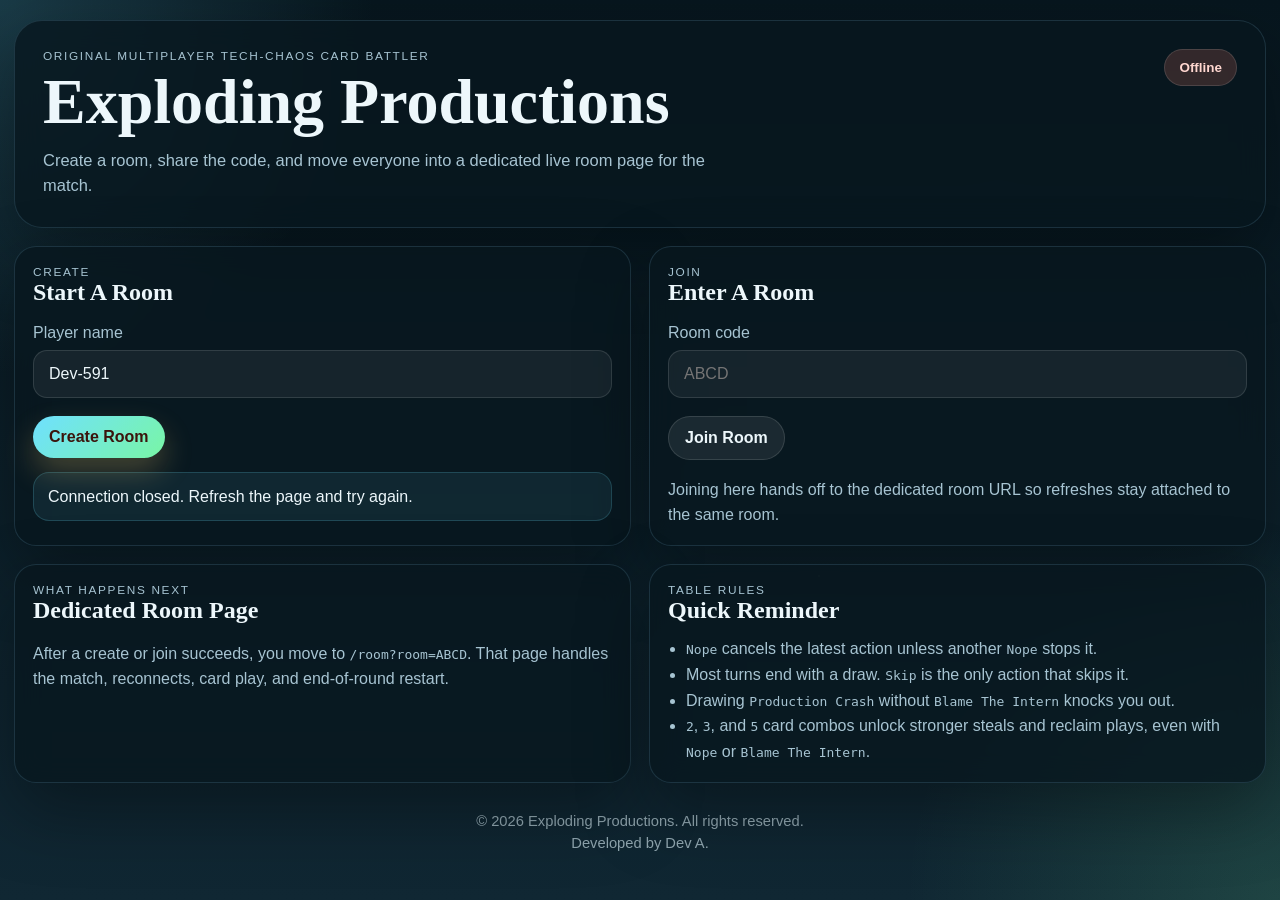
==== commit 1f8d06b4: "Refresh card set and gameplay flow" ====
--- a/index.html
+++ b/index.html
@@ -93,9 +93,9 @@
           </div>
           <ul class="rules-list">
             <li><code>Nope</code> cancels the latest action unless another <code>Nope</code> stops it.</li>
-            <li>Most turns end with a draw. <code>Revert Commit</code> is the only action that skips it.</li>
+            <li>Most turns end with a draw. <code>Skip</code> is the only action that skips it.</li>
             <li>Drawing <code>Production Crash</code> without <code>Blame The Intern</code> knocks you out.</li>
-            <li><code>2</code>, <code>3</code>, and <code>5</code> tool combos unlock stronger steals and reclaim plays.</li>
+            <li><code>2</code>, <code>3</code>, and <code>5</code> card combos unlock stronger steals and reclaim plays, even with <code>Nope</code> or <code>Blame The Intern</code>.</li>
           </ul>
         </article>
       </section>
--- a/styles.css
+++ b/styles.css
@@ -154,6 +154,10 @@
   margin-top: 18px;
 }
 
+.turn-ribbon[hidden] {
+  display: none;
+}
+
 .setup-grid {
   grid-template-columns: 360px minmax(0, 1fr);
 }
@@ -170,8 +174,39 @@
   grid-template-columns: minmax(0, 1fr);
 }
 
+.setup-grid.match-live .setup-card {
+  display: none;
+}
+
 .board-grid {
   grid-template-columns: 240px minmax(0, 1fr) 250px;
+}
+
+.turn-ribbon {
+  position: sticky;
+  top: 12px;
+  z-index: 5;
+  display: grid;
+  gap: 6px;
+  margin-top: 18px;
+  padding: 14px 18px;
+  border: 1px solid rgba(111, 224, 255, 0.16);
+  background:
+    linear-gradient(145deg, rgba(111, 224, 255, 0.12), rgba(255, 255, 255, 0.03) 38%, rgba(10, 30, 39, 0.94) 82%),
+    rgba(10, 30, 39, 0.94);
+  box-shadow: 0 16px 34px rgba(0, 0, 0, 0.2);
+  backdrop-filter: blur(10px);
+}
+
+.turn-ribbon-title {
+  font-size: clamp(1.12rem, 2.1vw, 1.45rem);
+  line-height: 1.02;
+}
+
+.turn-ribbon-status {
+  margin: 0;
+  color: var(--muted);
+  line-height: 1.45;
 }
 
 .setup-card,
@@ -396,10 +431,11 @@
 }
 
 .log-feed {
-  max-height: 360px;
+  max-height: 320px;
   overflow-y: auto;
   overflow-x: hidden;
   padding-right: 4px;
+  gap: 8px;
 }
 
 .log-card .panel-head {
@@ -432,11 +468,12 @@
 }
 
 .log-summary {
-  padding: 12px 14px;
-  border-radius: 16px;
+  padding: 10px 12px;
+  border-radius: 14px;
   background: rgba(111, 224, 255, 0.08);
   border: 1px solid rgba(111, 224, 255, 0.14);
   color: var(--muted);
+  font-size: 0.86rem;
 }
 
 .hand-card .panel-head {
@@ -664,15 +701,13 @@
 }
 
 .turn-action-bar {
-  position: sticky;
-  bottom: 12px;
-  z-index: 2;
-  display: grid;
-  grid-template-columns: auto minmax(0, 1fr);
-  gap: 14px;
-  align-items: center;
-  margin-top: 14px;
-  padding: 12px 14px;
+  position: static;
+  display: grid;
+  grid-template-columns: 1fr;
+  gap: 10px;
+  align-items: start;
+  margin-top: 0;
+  padding: 14px;
   border-radius: 16px;
   background:
     linear-gradient(180deg, rgba(111, 224, 255, 0.14), rgba(255, 255, 255, 0.04)),
@@ -685,10 +720,11 @@
   margin: 0;
   color: var(--muted);
   line-height: 1.5;
+  font-size: 0.92rem;
 }
 
 .combo-bar {
-  margin-top: 14px;
+  margin-top: 16px;
 }
 
 .combo-summary {
@@ -697,10 +733,18 @@
 }
 
 .hand-grid {
-  margin-top: 14px;
+  margin-top: 16px;
   grid-template-columns: repeat(auto-fill, minmax(172px, 172px));
   justify-content: start;
   align-items: start;
+}
+
+.log-item {
+  padding: 10px 12px;
+  border-radius: 14px;
+  background: rgba(255, 255, 255, 0.045);
+  font-size: 0.92rem;
+  line-height: 1.42;
 }
 
 .card-btn {
@@ -726,12 +770,12 @@
 }
 
 .card-btn.art-only {
-  display: block;
+  display: grid;
   align-self: start;
   min-height: 0;
   width: 100%;
   padding: 0;
-  gap: 0;
+  gap: 8px;
   border: 0;
   background: transparent;
   box-shadow: none;
@@ -827,13 +871,12 @@
 }
 
 .card-overlay-meta {
-  position: absolute;
-  inset: auto 10px 10px 10px;
-  z-index: 1;
   display: flex;
-  justify-content: space-between;
+  flex-wrap: wrap;
   gap: 8px;
-  align-items: end;
+  align-items: center;
+  min-height: 24px;
+  padding: 0 2px;
 }
 
 .card-fallback-name {
@@ -1451,6 +1494,9 @@
     justify-content: stretch;
   }
 
+  .turn-ribbon {
+    top: 10px;
+  }
   .turn-action-bar {
     grid-template-columns: 1fr;
   }
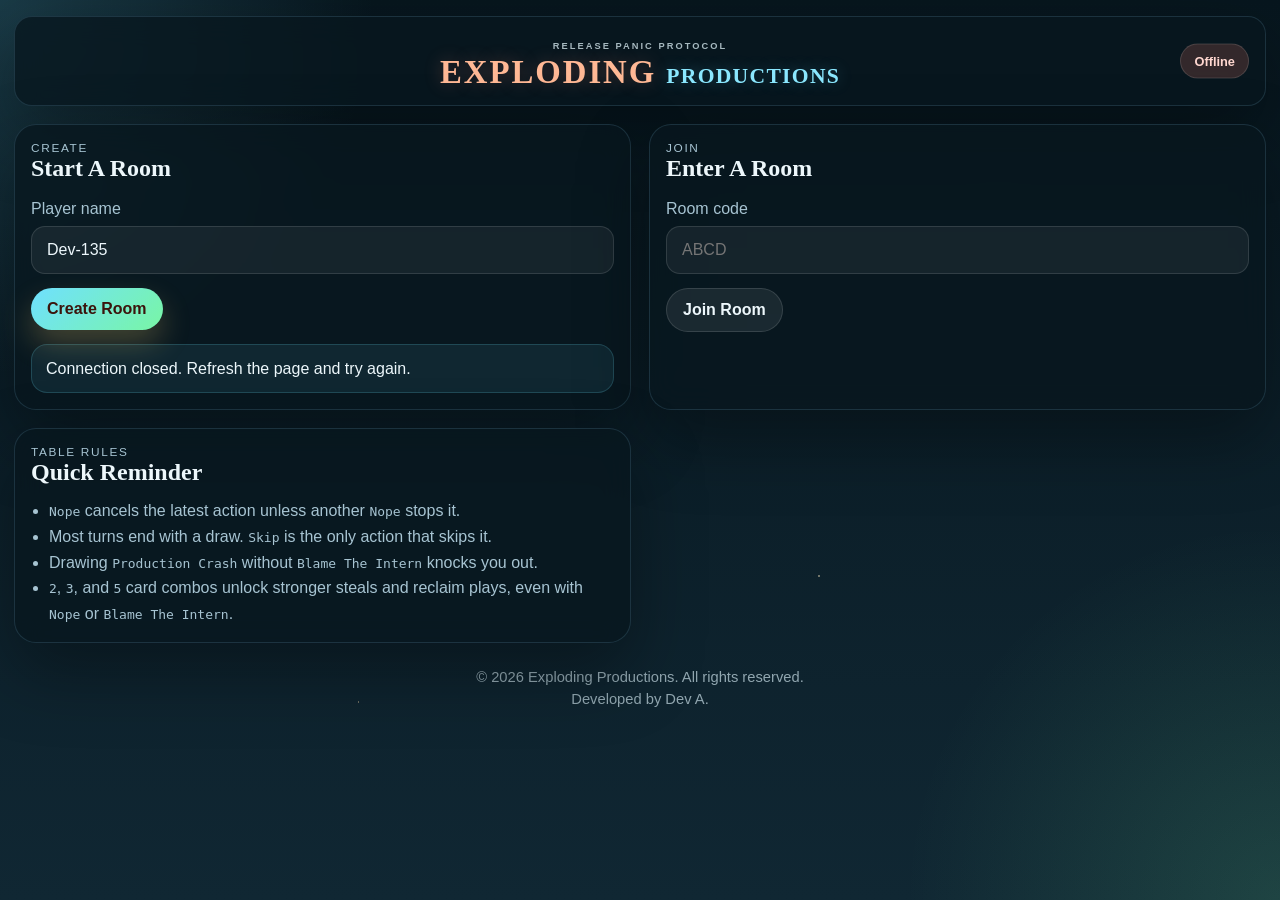
==== commit 7ccd94d3: "Improve room layout and game pacing" ====
--- a/index.html
+++ b/index.html
@@ -4,19 +4,20 @@
     <meta charset="UTF-8" />
     <meta name="viewport" content="width=device-width, initial-scale=1.0" />
     <title>Exploding Productions</title>
-    <link rel="stylesheet" href="styles.css" />
+    <link rel="stylesheet" href="styles.css?v=__ASSET_VERSION__" />
   </head>
   <body>
     <div class="backdrop"></div>
     <main class="shell">
-      <section class="hero panel">
-        <div>
-          <p class="eyebrow">Original multiplayer tech-chaos card battler</p>
-          <h1>Exploding Productions</h1>
-          <p class="hero-copy">
-            Create a room, share the code, and move everyone into a dedicated live room page
-            for the match.
-          </p>
+      <section class="hero room-hero panel">
+        <div class="hero-brand">
+          <div class="game-logo" aria-label="Exploding Productions">
+            <span class="game-logo-kicker">release panic protocol</span>
+            <h1 class="game-logo-wordmark">
+              <span class="game-logo-main">Exploding</span>
+              <span class="game-logo-sub">Productions</span>
+            </h1>
+          </div>
         </div>
         <div class="hero-status">
           <div class="status-pill" id="connection-pill">Connecting</div>
@@ -62,27 +63,11 @@
           <div class="action-row">
             <button id="join-room-btn" class="secondary-btn">Join Room</button>
           </div>
-
-          <p class="hero-note">
-            Joining here hands off to the dedicated room URL so refreshes stay attached to the
-            same room.
-          </p>
         </article>
       </section>
 
       <section class="lobby-grid lobby-grid-secondary">
-        <article class="panel setup-card">
-          <div class="panel-head">
-            <div>
-              <p class="eyebrow">What happens next</p>
-              <h2>Dedicated Room Page</h2>
-            </div>
-          </div>
-          <p class="hero-note">
-            After a create or join succeeds, you move to <code>/room?room=ABCD</code>. That page
-            handles the match, reconnects, card play, and end-of-round restart.
-          </p>
-        </article>
+        
 
         <article class="panel setup-card">
           <div class="panel-head">
@@ -106,6 +91,6 @@
       <p>Developed by Dev A.</p>
     </footer>
 
-    <script src="app/lobby.js"></script>
+    <script src="app/lobby.js?v=__ASSET_VERSION__"></script>
   </body>
 </html>
--- a/styles.css
+++ b/styles.css
@@ -49,7 +49,7 @@
   z-index: 1;
   width: min(1400px, calc(100% - 28px));
   margin: 0 auto;
-  padding: 20px 0 30px;
+  padding: 16px 0 26px;
 }
 
 .panel {
@@ -61,11 +61,112 @@
 }
 
 .hero {
+  position: relative;
   display: flex;
   justify-content: space-between;
   gap: 24px;
-  padding: 28px;
-  border-radius: var(--radius-lg);
+  padding: 18px 20px;
+  border-radius: 18px;
+}
+
+.room-hero.compact {
+  gap: 10px;
+  padding: 8px 12px;
+  align-items: center;
+}
+
+.hero-brand {
+  min-width: 0;
+  width: 100%;
+  text-align: center;
+}
+
+.game-logo {
+  display: inline-grid;
+  gap: 6px;
+  padding: 0;
+  border: 0;
+  background: transparent;
+  box-shadow: none;
+}
+
+.game-logo-kicker {
+  font-size: 0.58rem;
+  font-weight: 800;
+  letter-spacing: 0.22em;
+  text-transform: uppercase;
+  color: rgba(229, 248, 255, 0.72);
+}
+
+.game-logo-wordmark {
+  display: flex;
+  flex-wrap: wrap;
+  align-items: baseline;
+  gap: 10px;
+  margin: 0;
+  line-height: 0.92;
+}
+
+.game-logo-main,
+.game-logo-sub {
+  display: inline-block;
+  text-transform: uppercase;
+  letter-spacing: 0.06em;
+}
+
+.game-logo-main {
+  font-size: clamp(1.2rem, 2.8vw, 2.05rem);
+  color: #ffb895;
+  text-shadow: 0 0 18px rgba(255, 126, 107, 0.3);
+}
+
+.game-logo-sub {
+  font-size: clamp(0.9rem, 2vw, 1.35rem);
+  color: #8be8ff;
+  text-shadow: 0 0 16px rgba(111, 224, 255, 0.28);
+}
+
+.room-hero.compact .game-logo {
+  gap: 4px;
+  padding: 0;
+  border-radius: 0;
+}
+
+.room-hero.compact .game-logo-kicker {
+  font-size: 0.48rem;
+}
+
+.room-hero.compact .game-logo-main {
+  font-size: clamp(0.94rem, 1.9vw, 1.28rem);
+}
+
+.room-hero.compact .game-logo-sub {
+  font-size: clamp(0.72rem, 1.35vw, 0.98rem);
+}
+
+.room-hero.compact .hero-copy {
+  display: none;
+}
+
+.room-hero.compact .hero-status {
+  min-width: auto;
+  justify-content: flex-start;
+  gap: 8px;
+}
+
+.room-hero.compact .status-pill {
+  padding: 6px 10px;
+  font-size: 0.74rem;
+}
+
+.hero-leave-btn {
+  padding: 9px 13px;
+  font-size: 0.8rem;
+}
+
+.room-hero.compact .hero-leave-btn {
+  padding: 7px 11px;
+  font-size: 0.74rem;
 }
 
 .eyebrow,
@@ -105,9 +206,9 @@
 }
 
 .hero-copy {
-  max-width: 670px;
-  margin: 14px 0 0;
-  font-size: 1.03rem;
+  max-width: 620px;
+  margin: 10px 0 0;
+  font-size: 0.95rem;
 }
 
 .hero-note {
@@ -116,16 +217,18 @@
 
 .hero-status {
   min-width: 220px;
-  display: grid;
-  gap: 12px;
-  align-content: start;
-  justify-items: end;
+  display: flex;
+  flex-wrap: wrap;
+  gap: 10px;
+  align-content: center;
+  justify-content: flex-end;
+  align-items: center;
 }
 
 .status-pill {
-  padding: 10px 14px;
+  padding: 9px 13px;
   border-radius: 999px;
-  font-size: 0.84rem;
+  font-size: 0.8rem;
   font-weight: 700;
   background: rgba(255, 255, 255, 0.08);
   border: 1px solid rgba(255, 255, 255, 0.12);
@@ -146,18 +249,22 @@
   color: #fff0bc;
 }
 
+.room-hero .hero-status {
+  position: absolute;
+  right: 16px;
+  top: 50%;
+  transform: translateY(-50%);
+}
+
 .setup-grid,
 .lobby-grid,
-.board-grid {
+.board-grid,
+.dashboard-grid {
   display: grid;
   gap: 18px;
   margin-top: 18px;
 }
 
-.turn-ribbon[hidden] {
-  display: none;
-}
-
 .setup-grid {
   grid-template-columns: 360px minmax(0, 1fr);
 }
@@ -182,31 +289,55 @@
   grid-template-columns: 240px minmax(0, 1fr) 250px;
 }
 
-.turn-ribbon {
-  position: sticky;
-  top: 12px;
-  z-index: 5;
-  display: grid;
-  gap: 6px;
-  margin-top: 18px;
-  padding: 14px 18px;
-  border: 1px solid rgba(111, 224, 255, 0.16);
-  background:
-    linear-gradient(145deg, rgba(111, 224, 255, 0.12), rgba(255, 255, 255, 0.03) 38%, rgba(10, 30, 39, 0.94) 82%),
-    rgba(10, 30, 39, 0.94);
-  box-shadow: 0 16px 34px rgba(0, 0, 0, 0.2);
-  backdrop-filter: blur(10px);
-}
-
-.turn-ribbon-title {
-  font-size: clamp(1.12rem, 2.1vw, 1.45rem);
-  line-height: 1.02;
-}
-
-.turn-ribbon-status {
-  margin: 0;
-  color: var(--muted);
-  line-height: 1.45;
+.dashboard-grid {
+  grid-template-columns: minmax(0, 1fr);
+  gap: 14px;
+  align-items: start;
+}
+
+.center-stage {
+  min-width: 0;
+  display: grid;
+  grid-template-columns: 220px minmax(0, 1fr) 236px;
+  gap: 14px;
+}
+
+.play-row {
+  display: grid;
+  grid-column: 1 / -1;
+  grid-template-columns: 220px minmax(0, 1fr) 236px;
+  gap: 14px;
+  align-items: start;
+}
+
+.play-row.pregame {
+  grid-template-columns: minmax(0, 1fr);
+}
+
+.side-stack {
+  display: grid;
+  gap: 14px;
+  align-content: start;
+  min-width: 0;
+  max-width: 236px;
+}
+
+.room-card,
+.table-card {
+  grid-column: 2;
+  width: 100%;
+  max-width: 620px;
+  justify-self: stretch;
+}
+
+.hand-card,
+.players-card,
+.log-card {
+  min-width: 0;
+}
+
+.deck-card {
+  min-width: 0;
 }
 
 .setup-card,
@@ -215,7 +346,7 @@
 .table-card,
 .log-card,
 .hand-card {
-  padding: 18px;
+  padding: 16px;
 }
 
 .panel-head {
@@ -250,7 +381,7 @@
 .action-row {
   display: flex;
   gap: 12px;
-  margin-top: 18px;
+  margin-top: 14px;
 }
 
 .action-row.wrap {
@@ -396,13 +527,13 @@
 .room-meta {
   display: grid;
   grid-template-columns: repeat(2, minmax(0, 1fr));
-  gap: 14px;
-  margin-top: 18px;
+  gap: 10px;
+  margin-top: 14px;
 }
 
 .meta-block {
-  padding: 14px;
-  border-radius: 18px;
+  padding: 12px 14px;
+  border-radius: 16px;
   background: rgba(255, 255, 255, 0.05);
 }
 
@@ -414,7 +545,8 @@
 
 .notice-banner {
   min-height: 40px;
-  margin: 18px 0 0;
+  margin: 14px 0 0;
+  font-size: 0.92rem;
 }
 
 .players-list,
@@ -422,31 +554,34 @@
 .hand-grid,
 .choice-grid {
   display: grid;
-  gap: 12px;
+  gap: 10px;
 }
 
 .players-list,
 .log-feed {
-  margin-top: 18px;
-}
-
-.log-feed {
-  max-height: 320px;
+  margin-top: 14px;
+}
+
+.players-list {
+  max-height: min(52vh, 620px);
   overflow-y: auto;
   overflow-x: hidden;
   padding-right: 4px;
-  gap: 8px;
+}
+
+.log-feed {
+  max-height: min(11rem, 28vh);
+  overflow-y: auto;
+  overflow-x: hidden;
+  padding-right: 4px;
+  gap: 4px;
+  align-content: start;
+  scrollbar-gutter: stable;
 }
 
 .log-card .panel-head {
   align-items: start;
   flex-wrap: wrap;
-}
-
-.log-toggle-btn {
-  margin-left: auto;
-  white-space: normal;
-  text-align: right;
 }
 
 .player-card,
@@ -454,8 +589,8 @@
 .prompt-panel,
 .combo-bar,
 .empty-state {
-  padding: 14px;
-  border-radius: 18px;
+  padding: 12px;
+  border-radius: 16px;
   background: rgba(255, 255, 255, 0.05);
 }
 
@@ -467,23 +602,94 @@
   opacity: 0.58;
 }
 
-.log-summary {
-  padding: 10px 12px;
-  border-radius: 14px;
-  background: rgba(111, 224, 255, 0.08);
-  border: 1px solid rgba(111, 224, 255, 0.14);
-  color: var(--muted);
-  font-size: 0.86rem;
-}
-
 .hand-card .panel-head {
   align-items: start;
-  flex-wrap: wrap;
+  justify-content: start;
+}
+
+.hand-meta-row {
+  display: flex;
+  align-items: center;
+  justify-content: flex-start;
+  margin-bottom: 10px;
+}
+
+.players-card {
+  align-self: start;
+}
+
+.deck-card {
+  display: grid;
+  grid-template-rows: auto auto;
+  align-self: start;
+  min-height: 0;
+}
+
+.log-card {
+  display: grid;
+  grid-template-rows: auto minmax(0, 1fr);
+  align-self: stretch;
+  min-height: 0;
+}
+
+.deck-tools {
+  display: grid;
+  gap: 10px;
+  margin-top: 12px;
+}
+
+.compact-deck-stack {
+  min-height: 0;
+}
+
+.discard-launch-btn {
+  width: 100%;
+  display: grid;
+  gap: 6px;
+  justify-items: start;
+  padding: 12px 14px;
+  border-radius: 18px;
+  border: 1px solid rgba(255, 255, 255, 0.14);
+  background:
+    linear-gradient(160deg, rgba(255, 126, 107, 0.16), rgba(255, 255, 255, 0.02)),
+    rgba(10, 30, 39, 0.9);
+  color: var(--text);
+  box-shadow: 0 16px 28px rgba(0, 0, 0, 0.18);
+  text-align: left;
+}
+
+.discard-launch-btn.active {
+  border-color: rgba(111, 224, 255, 0.26);
+}
+
+.discard-launch-copy {
+  font-size: 0.82rem;
+  line-height: 1.4;
+  color: var(--muted);
+}
+
+.discard-launch-btn strong {
+  font-size: 1.05rem;
+}
+
+.deck-card .discard-hint {
+  margin: 0;
+}
+
+.log-card .panel-head {
+  align-self: start;
 }
 
 .hand-summary {
   max-width: 100%;
-  text-align: right;
+  margin: 0;
+  padding: 5px 10px;
+  border-radius: 999px;
+  border: 1px solid rgba(111, 224, 255, 0.2);
+  background: rgba(111, 224, 255, 0.08);
+  font-size: 0.76rem;
+  font-weight: 700;
+  line-height: 1.2;
 }
 
 .player-row {
@@ -495,6 +701,11 @@
 
 .player-name {
   font-weight: 700;
+}
+
+.player-meta {
+  font-size: 0.86rem;
+  line-height: 1.4;
 }
 
 .player-badges {
@@ -527,16 +738,20 @@
 }
 
 .deck-zone {
-  margin-top: 14px;
+  margin-top: 12px;
   display: grid;
   grid-template-columns: repeat(2, minmax(0, 1fr));
-  gap: 12px;
+  gap: 10px;
+}
+
+.board-strip {
+  grid-template-columns: minmax(132px, 1fr) minmax(150px, 1fr);
 }
 
 .stack-card {
-  min-height: 148px;
-  padding: 14px;
-  border-radius: 20px;
+  min-height: 120px;
+  padding: 10px;
+  border-radius: 16px;
   display: grid;
   align-content: space-between;
   border: 1px solid rgba(255, 255, 255, 0.12);
@@ -580,8 +795,8 @@
 
 .discard-pile {
   position: relative;
-  width: min(100%, 112px);
-  min-height: 152px;
+  width: min(100%, 100px);
+  min-height: 132px;
   margin: 0 auto;
 }
 
@@ -607,7 +822,7 @@
 
 .discard-hint {
   margin: 10px 0 0;
-  font-size: 0.84rem;
+  font-size: 0.78rem;
 }
 
 .discard-preview-card {
@@ -666,22 +881,136 @@
 }
 
 .prompt-card {
-  margin-top: 14px;
-  padding: 14px;
+  margin-top: 0;
+  padding: 12px 14px;
   border-radius: 18px;
   background: rgba(255, 255, 255, 0.05);
 }
 
+.hand-turn-panel {
+  display: grid;
+  grid-template-columns: 120px minmax(0, 1fr);
+  grid-template-areas:
+    "top title"
+    "top status";
+  gap: 4px 16px;
+  margin-top: 10px;
+  padding: 10px 12px;
+  border-radius: 18px;
+  border: 1px solid rgba(255, 255, 255, 0.1);
+  background:
+    linear-gradient(180deg, rgba(255, 255, 255, 0.04), rgba(7, 22, 30, 0.96)),
+    rgba(7, 22, 30, 0.96);
+  box-shadow: 0 14px 28px rgba(0, 0, 0, 0.18);
+}
+
+.hand-turn-topline {
+  grid-area: top;
+  display: grid;
+  gap: 6px;
+  align-content: center;
+  padding-right: 4px;
+  border-right: 1px solid rgba(255, 255, 255, 0.08);
+}
+
+.hand-turn-chip {
+  display: inline-flex;
+  align-items: center;
+  justify-content: center;
+  width: fit-content;
+  min-width: 0;
+  padding: 6px 10px;
+  border-radius: 999px;
+  font-size: 0.72rem;
+  font-weight: 800;
+  letter-spacing: 0.08em;
+  text-transform: uppercase;
+  border: 1px solid rgba(255, 255, 255, 0.2);
+  background: rgba(255, 255, 255, 0.1);
+  color: #f8fcfd;
+}
+
+.hand-turn-title {
+  grid-area: title;
+  margin: 0;
+  font-size: clamp(0.96rem, 1.55vw, 1.08rem);
+  line-height: 1.15;
+  color: #ffffff;
+  align-self: end;
+}
+
+.hand-turn-status {
+  grid-area: status;
+  margin: 0;
+  color: rgba(235, 245, 248, 0.88);
+  line-height: 1.42;
+  font-size: 0.84rem;
+}
+
+.hand-turn-panel.state-active {
+  border-color: rgba(255, 213, 119, 0.45);
+  background:
+    linear-gradient(135deg, rgba(255, 213, 119, 0.24), rgba(255, 168, 102, 0.1) 32%, rgba(7, 22, 30, 0.96) 74%),
+    rgba(7, 22, 30, 0.96);
+}
+
+.hand-turn-panel.state-active .hand-turn-chip {
+  background: linear-gradient(135deg, #ffe29b, #ffb869);
+  color: #3e1606;
+  border-color: rgba(255, 248, 221, 0.68);
+}
+
+.hand-turn-panel.state-alert {
+  border-color: rgba(255, 126, 107, 0.44);
+  background:
+    linear-gradient(135deg, rgba(255, 126, 107, 0.24), rgba(255, 196, 112, 0.08) 36%, rgba(7, 22, 30, 0.96) 76%),
+    rgba(7, 22, 30, 0.96);
+}
+
+.hand-turn-panel.state-alert .hand-turn-chip {
+  background: linear-gradient(135deg, #ff998a, #ffbf92);
+  color: #3a120c;
+  border-color: rgba(255, 231, 224, 0.68);
+}
+
+.hand-turn-panel.state-finished {
+  border-color: rgba(121, 246, 165, 0.42);
+  background:
+    linear-gradient(135deg, rgba(121, 246, 165, 0.2), rgba(111, 224, 255, 0.1) 38%, rgba(7, 22, 30, 0.96) 76%),
+    rgba(7, 22, 30, 0.96);
+}
+
+.hand-turn-panel.state-finished .hand-turn-chip {
+  background: linear-gradient(135deg, #a6f6c1, #79f6a5);
+  color: #0d2a1e;
+  border-color: rgba(230, 255, 238, 0.62);
+}
+
+.hand-turn-panel.state-waiting {
+  border-color: rgba(111, 224, 255, 0.3);
+  background:
+    linear-gradient(135deg, rgba(111, 224, 255, 0.18), rgba(255, 255, 255, 0.03) 42%, rgba(7, 22, 30, 0.96) 78%),
+    rgba(7, 22, 30, 0.96);
+}
+
+.hand-turn-panel.state-waiting .hand-turn-chip {
+  background: linear-gradient(135deg, #8de8ff, #6fc3ff);
+  color: #08212a;
+  border-color: rgba(224, 250, 255, 0.62);
+}
+
 .prompt-card-inline {
+  margin-top: 12px;
   border: 1px solid rgba(111, 224, 255, 0.16);
   background:
     linear-gradient(145deg, rgba(111, 224, 255, 0.12), rgba(255, 255, 255, 0.03) 38%, rgba(10, 30, 39, 0.92) 82%),
     rgba(10, 30, 39, 0.92);
-  box-shadow: 0 18px 34px rgba(0, 0, 0, 0.18);
+  box-shadow: 0 14px 28px rgba(0, 0, 0, 0.16);
 }
 
 .prompt-body {
-  margin-top: 8px;
+  margin-top: 6px;
+  font-size: 0.95rem;
 }
 
 .choice-grid {
@@ -697,34 +1026,67 @@
 }
 
 .hand-card {
-  margin-top: 14px;
-}
-
-.turn-action-bar {
-  position: static;
-  display: grid;
-  grid-template-columns: 1fr;
-  gap: 10px;
-  align-items: start;
   margin-top: 0;
-  padding: 14px;
-  border-radius: 16px;
-  background:
-    linear-gradient(180deg, rgba(111, 224, 255, 0.14), rgba(255, 255, 255, 0.04)),
-    rgba(10, 30, 39, 0.92);
-  border: 1px solid rgba(255, 255, 255, 0.1);
-  box-shadow: 0 18px 32px rgba(0, 0, 0, 0.2);
 }
 
 .draw-status {
   margin: 0;
   color: var(--muted);
+  line-height: 1.45;
+  font-size: 0.86rem;
+}
+
+.combo-bar {
+  margin-top: 12px;
+  border: 1px solid rgba(111, 224, 255, 0.14);
+  background:
+    linear-gradient(145deg, rgba(111, 224, 255, 0.12), rgba(121, 246, 165, 0.05) 38%, rgba(10, 30, 39, 0.92) 82%),
+    rgba(10, 30, 39, 0.92);
+  box-shadow: 0 16px 30px rgba(0, 0, 0, 0.18);
+}
+
+.combo-topline {
+  display: flex;
+  justify-content: space-between;
+  gap: 14px;
+  align-items: start;
+}
+
+.combo-draw-zone {
+  display: grid;
+  gap: 6px;
+  justify-items: end;
+}
+
+.draw-action-btn {
+  min-width: 196px;
+  padding-inline: 18px;
+  box-shadow: 0 16px 30px rgba(111, 224, 255, 0.26);
+}
+
+.draw-status-inline {
+  max-width: 28ch;
+  text-align: right;
+}
+
+.combo-actions {
+  margin-top: 12px;
+}
+
+.combo-prompt-slot {
+  margin-top: 12px;
+  padding-top: 12px;
+  border-top: 1px solid rgba(255, 255, 255, 0.08);
+}
+
+.combo-prompt-text {
+  color: var(--muted);
   line-height: 1.5;
-  font-size: 0.92rem;
-}
-
-.combo-bar {
-  margin-top: 16px;
+  font-size: 0.9rem;
+}
+
+.combo-prompt-actions {
+  margin-top: 10px;
 }
 
 .combo-summary {
@@ -732,19 +1094,27 @@
   gap: 4px;
 }
 
+.combo-summary strong {
+  font-size: 1rem;
+  color: #f7fcfd;
+}
+
 .hand-grid {
-  margin-top: 16px;
-  grid-template-columns: repeat(auto-fill, minmax(172px, 172px));
+  margin-top: 12px;
+  grid-template-columns: repeat(auto-fill, minmax(156px, 156px));
   justify-content: start;
   align-items: start;
 }
 
 .log-item {
-  padding: 10px 12px;
-  border-radius: 14px;
+  width: fit-content;
+  max-width: 100%;
+  justify-self: start;
+  padding: 4px 6px;
+  border-radius: 7px;
   background: rgba(255, 255, 255, 0.045);
-  font-size: 0.92rem;
-  line-height: 1.42;
+  font-size: 0.82rem;
+  line-height: 1.22;
 }
 
 .card-btn {
@@ -903,15 +1273,24 @@
   display: inline-flex;
   align-items: center;
   gap: 6px;
-  padding: 4px 8px;
+  padding: 5px 10px;
   border-radius: 999px;
-  font-size: 0.64rem;
-  background: rgba(255, 255, 255, 0.08);
+  font-size: 0.68rem;
+  font-weight: 800;
+  border: 1px solid rgba(255, 255, 255, 0.2);
+  box-shadow: 0 10px 18px rgba(0, 0, 0, 0.14);
+}
+
+.count-pill {
+  background: linear-gradient(135deg, rgba(111, 224, 255, 0.26), rgba(121, 246, 165, 0.18));
+  color: #e9fbff;
+  border-color: rgba(199, 249, 255, 0.44);
 }
 
 .selected-pill {
-  background: rgba(111, 224, 255, 0.16);
-  color: #dff9ff;
+  background: linear-gradient(135deg, rgba(111, 224, 255, 0.98), rgba(121, 246, 165, 0.86));
+  color: #08202a;
+  border-color: rgba(221, 249, 255, 0.58);
 }
 
 .card-footer {
@@ -1268,6 +1647,10 @@
   opacity: 0.52;
 }
 
+.discard-choice-card.static {
+  cursor: default;
+}
+
 .discard-choice-art {
   width: 100%;
   aspect-ratio: 768 / 1376;
@@ -1451,8 +1834,23 @@
 @media (max-width: 1120px) {
   .setup-grid,
   .lobby-grid,
-  .board-grid {
+  .board-grid,
+  .dashboard-grid {
     grid-template-columns: 1fr;
+  }
+
+  .center-stage {
+    grid-template-columns: 1fr;
+  }
+
+  .play-row {
+    grid-template-columns: 1fr;
+  }
+
+  .room-card,
+  .table-card {
+    grid-column: auto;
+    max-width: none;
   }
 
   .hero {
@@ -1460,7 +1858,31 @@
   }
 
   .hero-status {
-    justify-items: start;
+    justify-content: flex-start;
+  }
+
+  .room-hero .hero-status {
+    position: static;
+    transform: none;
+  }
+
+  .players-list,
+  .log-feed {
+    max-height: none;
+  }
+
+  .combo-topline {
+    flex-direction: column;
+  }
+
+  .combo-draw-zone {
+    width: 100%;
+    justify-items: stretch;
+  }
+
+  .draw-status-inline {
+    max-width: none;
+    text-align: left;
   }
 }
 
@@ -1478,27 +1900,26 @@
   .hero,
   .setup-card,
   .room-card,
-  .players-card,
-  .table-card,
-  .log-card,
-  .hand-card {
-    padding: 18px;
-  }
-
-  .deck-zone {
+.players-card,
+.table-card,
+.log-card,
+.hand-card {
+  padding: 16px;
+}
+
+.dashboard-grid > .panel,
+.center-stage > .panel {
+  min-width: 0;
+}
+
+  .deck-zone,
+  .board-strip {
     grid-template-columns: 1fr;
   }
 
   .hand-grid {
     grid-template-columns: 1fr 1fr;
     justify-content: stretch;
-  }
-
-  .turn-ribbon {
-    top: 10px;
-  }
-  .turn-action-bar {
-    grid-template-columns: 1fr;
   }
 
   .moment-overlay {
@@ -1516,4 +1937,21 @@
     align-items: start;
     flex-direction: column;
   }
-}
+
+  .hero-brand {
+    text-align: left;
+  }
+
+  .hand-turn-panel {
+    grid-template-columns: 1fr;
+    grid-template-areas:
+      "top"
+      "title"
+      "status";
+  }
+
+  .hand-turn-topline {
+    border-right: 0;
+    padding-right: 0;
+  }
+}
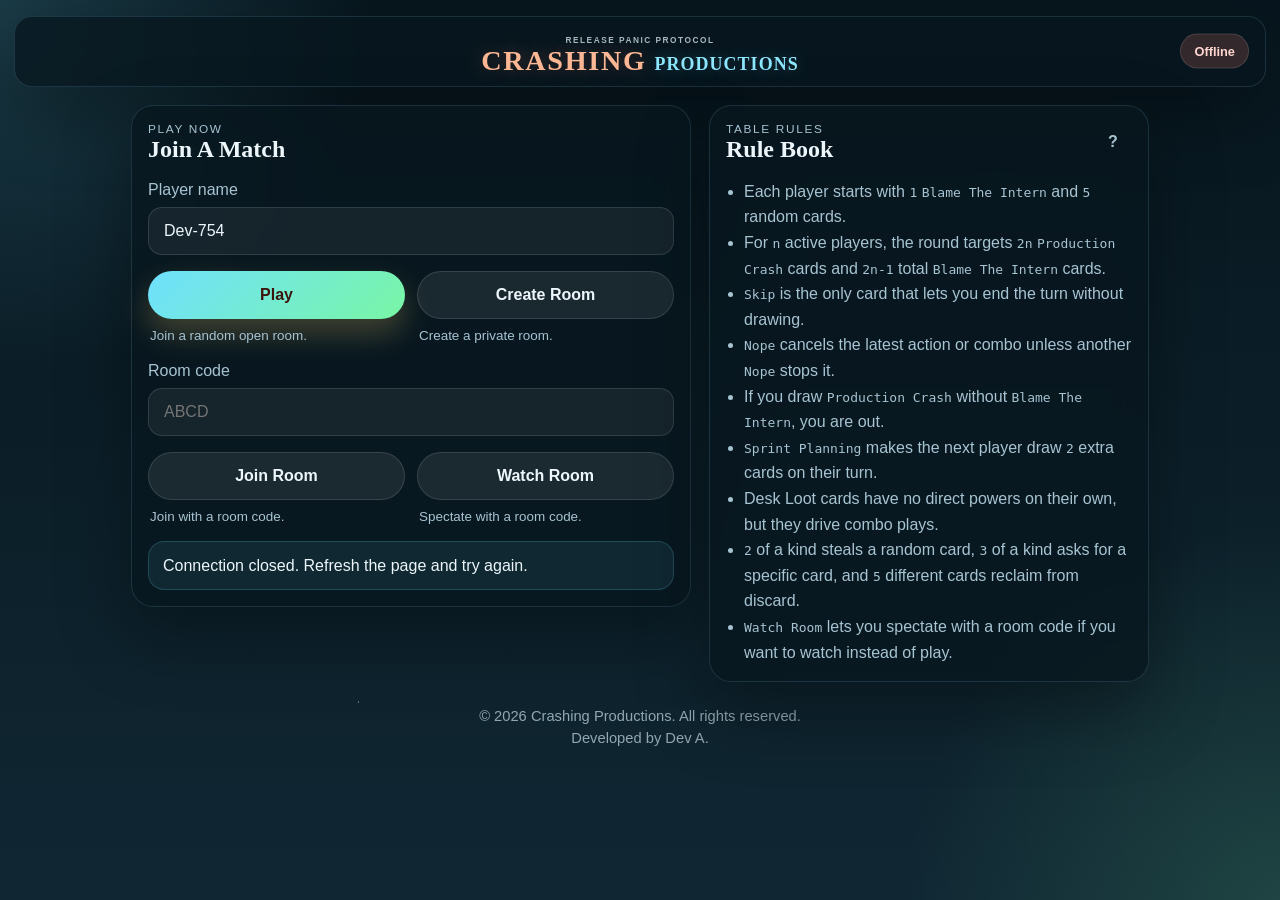
==== commit 15cf2a66: "Refine room access flow and guide rules" ====
--- a/index.html
+++ b/index.html
@@ -3,7 +3,7 @@
   <head>
     <meta charset="UTF-8" />
     <meta name="viewport" content="width=device-width, initial-scale=1.0" />
-    <title>Exploding Productions</title>
+    <title>Crashing Productions</title>
     <link rel="stylesheet" href="styles.css?v=__ASSET_VERSION__" />
   </head>
   <body>
@@ -11,10 +11,10 @@
     <main class="shell">
       <section class="hero room-hero panel">
         <div class="hero-brand">
-          <div class="game-logo" aria-label="Exploding Productions">
+          <div class="game-logo" aria-label="Crashing Productions">
             <span class="game-logo-kicker">release panic protocol</span>
             <h1 class="game-logo-wordmark">
-              <span class="game-logo-main">Exploding</span>
+              <span class="game-logo-main">Crashing</span>
               <span class="game-logo-sub">Productions</span>
             </h1>
           </div>
@@ -24,12 +24,12 @@
         </div>
       </section>
 
-      <section class="lobby-grid">
-        <article class="panel setup-card">
+      <section class="lobby-grid lobby-grid-primary">
+        <article class="panel setup-card lobby-access-card">
           <div class="panel-head">
             <div>
-              <p class="eyebrow">Create</p>
-              <h2>Start A Room</h2>
+              <p class="eyebrow">Play now</p>
+              <h2>Join A Match</h2>
             </div>
           </div>
 
@@ -38,56 +38,250 @@
             <input id="name-input" type="text" maxlength="24" placeholder="Player name" />
           </label>
 
-          <div class="action-row">
-            <button id="create-room-btn" class="primary-btn">Create Room</button>
-          </div>
-
-          <p id="setup-status" class="setup-status" aria-live="polite">
-            Create a room to generate a code and move into the live match page.
-          </p>
-        </article>
-
-        <article class="panel setup-card">
-          <div class="panel-head">
-            <div>
-              <p class="eyebrow">Join</p>
-              <h2>Enter A Room</h2>
-            </div>
-          </div>
-
-          <label class="field">
+          <div class="lobby-button-grid">
+            <div class="lobby-button-block">
+              <button id="play-random-btn" class="primary-btn lobby-main-btn">Play</button>
+              <p class="lobby-button-note">Join a random open room.</p>
+            </div>
+            <div class="lobby-button-block">
+              <button id="create-room-btn" class="secondary-btn lobby-main-btn">Create Room</button>
+              <p class="lobby-button-note">Create a private room.</p>
+            </div>
+          </div>
+
+          <label class="field room-code-field">
             <span>Room code</span>
             <input id="room-input" type="text" maxlength="6" placeholder="ABCD" />
           </label>
 
-          <div class="action-row">
-            <button id="join-room-btn" class="secondary-btn">Join Room</button>
-          </div>
+          <div class="lobby-button-grid lobby-code-button-grid">
+            <div class="lobby-button-block">
+              <button id="join-room-btn" class="secondary-btn lobby-main-btn">Join Room</button>
+              <p class="lobby-button-note">Join with a room code.</p>
+            </div>
+            <div class="lobby-button-block">
+              <button id="watch-room-btn" class="secondary-btn lobby-main-btn">Watch Room</button>
+              <p class="lobby-button-note">Spectate with a room code.</p>
+            </div>
+          </div>
+
+          <p id="setup-status" class="setup-status" aria-live="polite" hidden></p>
         </article>
-      </section>
-
-      <section class="lobby-grid lobby-grid-secondary">
-        
-
-        <article class="panel setup-card">
+
+        <article class="panel setup-card lobby-rules-card">
           <div class="panel-head">
             <div>
               <p class="eyebrow">Table rules</p>
-              <h2>Quick Reminder</h2>
-            </div>
+              <h2>Rule Book</h2>
+            </div>
+            <button id="guide-btn" class="ghost-btn guide-icon-btn" type="button" aria-label="Open how to play guide">?</button>
           </div>
           <ul class="rules-list">
-            <li><code>Nope</code> cancels the latest action unless another <code>Nope</code> stops it.</li>
-            <li>Most turns end with a draw. <code>Skip</code> is the only action that skips it.</li>
-            <li>Drawing <code>Production Crash</code> without <code>Blame The Intern</code> knocks you out.</li>
-            <li><code>2</code>, <code>3</code>, and <code>5</code> card combos unlock stronger steals and reclaim plays, even with <code>Nope</code> or <code>Blame The Intern</code>.</li>
+            <li>Each player starts with <code>1</code> <code>Blame The Intern</code> and <code>5</code> random cards.</li>
+            <li>For <code>n</code> active players, the round targets <code>2n</code> <code>Production Crash</code> cards and <code>2n-1</code> total <code>Blame The Intern</code> cards.</li>
+            <li><code>Skip</code> is the only card that lets you end the turn without drawing.</li>
+            <li><code>Nope</code> cancels the latest action or combo unless another <code>Nope</code> stops it.</li>
+            <li>If you draw <code>Production Crash</code> without <code>Blame The Intern</code>, you are out.</li>
+            <li><code>Sprint Planning</code> makes the next player draw <code>2</code> extra cards on their turn.</li>
+            <li>Desk Loot cards have no direct powers on their own, but they drive combo plays.</li>
+            <li><code>2</code> of a kind steals a random card, <code>3</code> of a kind asks for a specific card, and <code>5</code> different cards reclaim from discard.</li>
+            <li><code>Watch Room</code> lets you spectate with a room code if you want to watch instead of play.</li>
           </ul>
         </article>
       </section>
     </main>
 
+    <div id="guide-overlay" class="review-overlay" hidden aria-hidden="true">
+      <div class="review-panel guide-panel">
+        <div class="panel-head review-head">
+          <div>
+            <p class="eyebrow">Gameplay guide</p>
+            <h2>How To Play</h2>
+          </div>
+          <button id="guide-close-btn" class="ghost-btn" type="button">Close</button>
+        </div>
+        <div class="guide-layout">
+          <div class="guide-stage">
+            <div class="guide-hero-fan" aria-hidden="true">
+              <div class="guide-hero-card guide-hero-card-left" style="background-image: url('assets/cards/nope.webp');"></div>
+              <div class="guide-hero-card guide-hero-card-center" style="background-image: url('assets/cards/production-crash.webp');"></div>
+              <div class="guide-hero-card guide-hero-card-right" style="background-image: url('assets/cards/blame-the-intern.webp');"></div>
+            </div>
+            <div class="guide-step-grid">
+              <article class="guide-step-card">
+                <span class="guide-step-number">1</span>
+                <strong>Setup</strong>
+                <p>Every active player starts with <code>1</code> <code>Blame The Intern</code> and <code>5</code> random cards.</p>
+              </article>
+              <article class="guide-step-card">
+                <span class="guide-step-number">2</span>
+                <strong>Play</strong>
+                <p>Use one action card or line up a combo before taking the mandatory end-of-turn draw.</p>
+              </article>
+              <article class="guide-step-card">
+                <span class="guide-step-number">3</span>
+                <strong>Pressure</strong>
+                <p>For <code>n</code> active players, the round pushes toward <code>2n</code> <code>Production Crash</code> cards and <code>2n-1</code> total <code>Blame The Intern</code> cards.</p>
+              </article>
+            </div>
+            <div class="guide-combo-strip">
+              <div class="guide-combo-chip">
+                <span>2</span>
+                <strong>Random steal</strong>
+              </div>
+              <div class="guide-combo-chip">
+                <span>3</span>
+                <strong>Name a card</strong>
+              </div>
+              <div class="guide-combo-chip">
+                <span>5</span>
+                <strong>Reclaim from discard</strong>
+              </div>
+            </div>
+          </div>
+          <div class="guide-copy">
+            <section class="guide-section">
+              <div class="guide-section-head">
+                <h3>Critical Cards</h3>
+                <p>These decide who survives the release.</p>
+              </div>
+              <div class="guide-card-grid">
+                <article class="guide-card-entry">
+                  <div class="guide-card-thumb" style="background-image: url('assets/cards/production-crash.webp');"></div>
+                  <div>
+                    <strong>Production Crash</strong>
+                    <p>Draw this without <code>Blame The Intern</code> and you are eliminated. If the deck ever runs out of crashes while more than one player is alive, the discard pile is folded back in and shuffled so the pressure stays live.</p>
+                  </div>
+                </article>
+                <article class="guide-card-entry">
+                  <div class="guide-card-thumb" style="background-image: url('assets/cards/blame-the-intern.webp');"></div>
+                  <div>
+                    <strong>Blame The Intern</strong>
+                    <p>Every active player starts with <code>1</code>. When you draw a <code>Production Crash</code>, this saves you once, then both cards are discarded. The round aims to keep <code>2n-1</code> total copies in circulation for <code>n</code> active players.</p>
+                  </div>
+                </article>
+                <article class="guide-card-entry">
+                  <div class="guide-card-thumb" style="background-image: url('assets/cards/nope.webp');"></div>
+                  <div>
+                    <strong>Nope</strong>
+                    <p>Cancels the latest action or combo unless another <code>Nope</code> answers it. It has no standalone turn effect, but it can still be used in combos.</p>
+                  </div>
+                </article>
+              </div>
+            </section>
+
+            <section class="guide-section">
+              <div class="guide-section-head">
+                <h3>Action Cards</h3>
+                <p>Play these before the mandatory draw.</p>
+              </div>
+              <div class="guide-card-grid">
+                <article class="guide-card-entry">
+                  <div class="guide-card-thumb" style="background-image: url('assets/cards/peer-review.webp');"></div>
+                  <div>
+                    <strong>Peer Review</strong>
+                    <p>Look at the next three cards in the deck privately, then decide whether to play more pressure or simply draw.</p>
+                  </div>
+                </article>
+                <article class="guide-card-entry">
+                  <div class="guide-card-thumb" style="background-image: url('assets/cards/skip.webp');"></div>
+                  <div>
+                    <strong>Skip</strong>
+                    <p>The only action that ends your turn without the usual draw. Every other action or combo still leaves the draw step in place.</p>
+                  </div>
+                </article>
+                <article class="guide-card-entry">
+                  <div class="guide-card-thumb" style="background-image: url('assets/cards/sprint-planning.webp');"></div>
+                  <div>
+                    <strong>Sprint Planning</strong>
+                    <p>The next player owes <code>2</code> extra draws on top of their usual turn draw, while you still draw to end your own turn.</p>
+                  </div>
+                </article>
+                <article class="guide-card-entry">
+                  <div class="guide-card-thumb" style="background-image: url('assets/cards/shuffle.webp');"></div>
+                  <div>
+                    <strong>Shuffle</strong>
+                    <p>Scramble the live deck. This is most useful after someone studies the top cards or when you want to bury danger deeper.</p>
+                  </div>
+                </article>
+                <article class="guide-card-entry">
+                  <div class="guide-card-thumb" style="background-image: url('assets/cards/project-manager.webp');"></div>
+                  <div>
+                    <strong>Project Manager</strong>
+                    <p>Choose a player and steal a random card from their hand, then still draw to end your turn.</p>
+                  </div>
+                </article>
+              </div>
+            </section>
+
+            <section class="guide-section">
+              <div class="guide-section-head">
+                <h3>Desk Loot</h3>
+                <p>These cards do nothing by themselves, but they power the combo system.</p>
+              </div>
+              <div class="guide-card-grid">
+                <article class="guide-card-entry">
+                  <div class="guide-card-thumb" style="background-image: url('assets/cards/rubber-duck.webp');"></div>
+                  <div>
+                    <strong>Rubber Duck</strong>
+                    <p>No direct power on its own. Use Desk Loot cards for combo plays.</p>
+                  </div>
+                </article>
+                <article class="guide-card-entry">
+                  <div class="guide-card-thumb" style="background-image: url('assets/cards/coffee-break.webp');"></div>
+                  <div>
+                    <strong>Coffee Break</strong>
+                    <p>No direct power on its own. Use Desk Loot cards for combo plays.</p>
+                  </div>
+                </article>
+                <article class="guide-card-entry">
+                  <div class="guide-card-thumb" style="background-image: url('assets/cards/sticky-note.webp');"></div>
+                  <div>
+                    <strong>Sticky Note</strong>
+                    <p>No direct power on its own. Use Desk Loot cards for combo plays.</p>
+                  </div>
+                </article>
+                <article class="guide-card-entry">
+                  <div class="guide-card-thumb" style="background-image: url('assets/cards/mechanical-keyboard.webp');"></div>
+                  <div>
+                    <strong>Mechanical Keyboard</strong>
+                    <p>No direct power on its own. Use Desk Loot cards for combo plays.</p>
+                  </div>
+                </article>
+                <article class="guide-card-entry">
+                  <div class="guide-card-thumb" style="background-image: url('assets/cards/posh-training.webp');"></div>
+                  <div>
+                    <strong>Posh Training</strong>
+                    <p>No direct power on its own. Use Desk Loot cards for combo plays.</p>
+                  </div>
+                </article>
+              </div>
+            </section>
+
+            <section class="guide-section">
+              <div class="guide-section-head">
+                <h3>Round Rules</h3>
+              </div>
+              <ul class="rules-list guide-rules-list">
+                <li>Everyone starts with <code>1</code> <code>Blame The Intern</code> and <code>5</code> extra cards.</li>
+                <li>For <code>n</code> active players, the round targets <code>2n</code> <code>Production Crash</code> cards and <code>2n-1</code> total <code>Blame The Intern</code> cards.</li>
+                <li>Your turn usually works like this: play <code>1</code> action or combo if you want, then draw to end the turn.</li>
+                <li><code>Skip</code> is the only effect that removes the end-of-turn draw.</li>
+                <li><code>Sprint Planning</code> makes the next player resolve <code>3</code> draws total on a normal turn.</li>
+                <li><code>2</code> matching cards steal a random card, <code>3</code> matching cards request a specific card, and <code>5</code> different cards reclaim <code>1</code> card from discard.</li>
+                <li>Any non-<code>Production Crash</code> card, including <code>Nope</code> and <code>Blame The Intern</code>, can be used in combos.</li>
+                <li>If the deck has no <code>Production Crash</code> left while multiple players are still alive, the discard pile is shuffled back into the deck immediately.</li>
+                <li><code>Watch Room</code> lets you spectate with a room code without taking an active player seat.</li>
+                <li>The last player still alive wins the match.</li>
+              </ul>
+            </section>
+          </div>
+        </div>
+      </div>
+    </div>
+
     <footer class="site-footer">
-      <p>&copy; 2026 Exploding Productions. All rights reserved.</p>
+      <p>&copy; 2026 Crashing Productions. All rights reserved.</p>
       <p>Developed by Dev A.</p>
     </footer>
 
--- a/styles.css
+++ b/styles.css
@@ -65,7 +65,7 @@
   display: flex;
   justify-content: space-between;
   gap: 24px;
-  padding: 18px 20px;
+  padding: 12px 18px;
   border-radius: 18px;
 }
 
@@ -83,7 +83,7 @@
 
 .game-logo {
   display: inline-grid;
-  gap: 6px;
+  gap: 3px;
   padding: 0;
   border: 0;
   background: transparent;
@@ -91,9 +91,9 @@
 }
 
 .game-logo-kicker {
-  font-size: 0.58rem;
+  font-size: 0.52rem;
   font-weight: 800;
-  letter-spacing: 0.22em;
+  letter-spacing: 0.18em;
   text-transform: uppercase;
   color: rgba(229, 248, 255, 0.72);
 }
@@ -102,7 +102,7 @@
   display: flex;
   flex-wrap: wrap;
   align-items: baseline;
-  gap: 10px;
+  gap: 8px;
   margin: 0;
   line-height: 0.92;
 }
@@ -115,13 +115,13 @@
 }
 
 .game-logo-main {
-  font-size: clamp(1.2rem, 2.8vw, 2.05rem);
+  font-size: clamp(1.02rem, 2.35vw, 1.76rem);
   color: #ffb895;
   text-shadow: 0 0 18px rgba(255, 126, 107, 0.3);
 }
 
 .game-logo-sub {
-  font-size: clamp(0.9rem, 2vw, 1.35rem);
+  font-size: clamp(0.78rem, 1.7vw, 1.12rem);
   color: #8be8ff;
   text-shadow: 0 0 16px rgba(111, 224, 255, 0.28);
 }
@@ -193,7 +193,6 @@
 
 .hero-copy,
 .hero-note,
-.notice-banner,
 .prompt-body,
 .log-item,
 .player-meta,
@@ -207,8 +206,8 @@
 
 .hero-copy {
   max-width: 620px;
-  margin: 10px 0 0;
-  font-size: 0.95rem;
+  margin: 6px 0 0;
+  font-size: 0.84rem;
 }
 
 .hero-note {
@@ -270,11 +269,11 @@
 }
 
 .lobby-grid {
-  grid-template-columns: repeat(2, minmax(0, 1fr));
-}
-
-.lobby-grid-secondary {
-  margin-top: 18px;
+  width: min(1040px, 100%);
+  margin: 18px auto 0;
+  grid-template-columns: minmax(420px, 560px) minmax(320px, 440px);
+  justify-content: center;
+  align-items: start;
 }
 
 .setup-grid.match-live {
@@ -308,6 +307,29 @@
   grid-template-columns: 220px minmax(0, 1fr) 236px;
   gap: 14px;
   align-items: start;
+}
+
+.play-row > * {
+  position: relative;
+}
+
+.play-row > .hand-card::before,
+.play-row > .side-stack::before {
+  content: "";
+  position: absolute;
+  left: -8px;
+  top: 12px;
+  bottom: 12px;
+  width: 1px;
+  background: linear-gradient(
+    180deg,
+    rgba(111, 224, 255, 0),
+    rgba(111, 224, 255, 0.2) 16%,
+    rgba(111, 224, 255, 0.28) 50%,
+    rgba(111, 224, 255, 0.2) 84%,
+    rgba(111, 224, 255, 0)
+  );
+  pointer-events: none;
 }
 
 .play-row.pregame {
@@ -334,6 +356,13 @@
 .players-card,
 .log-card {
   min-width: 0;
+}
+
+.hand-card {
+  position: relative;
+  display: grid;
+  align-content: start;
+  gap: 0;
 }
 
 .deck-card {
@@ -405,10 +434,287 @@
   line-height: 1.45;
 }
 
+.setup-status[hidden] {
+  display: none;
+}
+
 .setup-card.compact {
   padding-top: 18px;
 }
 
+.lobby-access-card,
+.lobby-rules-card {
+  min-width: 0;
+}
+
+.lobby-access-card {
+  align-self: start;
+}
+
+.lobby-button-grid {
+  display: grid;
+  grid-template-columns: repeat(2, minmax(0, 1fr));
+  gap: 12px;
+  margin-top: 16px;
+}
+
+.lobby-button-block {
+  display: grid;
+  gap: 8px;
+}
+
+.lobby-button-block-wide {
+  margin-top: 16px;
+}
+
+.lobby-code-button-grid {
+  margin-top: 16px;
+}
+
+.lobby-main-btn {
+  width: 100%;
+  min-height: 48px;
+  display: inline-flex;
+  align-items: center;
+  justify-content: center;
+}
+
+.lobby-button-note {
+  margin: 0;
+  padding: 0 2px;
+  color: var(--muted);
+  font-size: 0.84rem;
+  line-height: 1.4;
+}
+
+.room-code-field {
+  margin-top: 16px;
+}
+
+.lobby-action-row {
+  margin-top: 16px;
+}
+
+.lobby-rules-card .rules-list {
+  margin-top: 16px;
+}
+
+.guide-panel {
+  width: min(1160px, 100%);
+  max-height: min(88vh, 980px);
+  overflow: auto;
+  overscroll-behavior: contain;
+  -webkit-overflow-scrolling: touch;
+}
+
+.guide-layout {
+  display: grid;
+  grid-template-columns: minmax(280px, 360px) minmax(0, 1fr);
+  gap: 22px;
+  margin-top: 18px;
+  align-items: start;
+}
+
+.guide-stage {
+  display: grid;
+  gap: 16px;
+}
+
+.guide-hero-fan {
+  position: relative;
+  min-height: 320px;
+  display: grid;
+  place-items: center;
+  padding: 18px;
+  border-radius: 24px;
+  border: 1px solid rgba(111, 224, 255, 0.2);
+  background:
+    linear-gradient(145deg, rgba(111, 224, 255, 0.08), rgba(255, 255, 255, 0.03) 38%, rgba(10, 30, 39, 0.82) 78%),
+    rgba(10, 30, 39, 0.82);
+  overflow: hidden;
+}
+
+.guide-hero-card {
+  --guide-tilt: 0deg;
+  position: absolute;
+  width: 160px;
+  aspect-ratio: 768 / 1376;
+  border-radius: 18px;
+  background-size: contain;
+  background-repeat: no-repeat;
+  background-position: center top;
+  background-color: rgba(8, 23, 31, 0.6);
+  border: 1px solid rgba(255, 255, 255, 0.12);
+  box-shadow: 0 26px 44px rgba(0, 0, 0, 0.28);
+  animation: guide-float 5.6s ease-in-out infinite;
+}
+
+.guide-hero-card-left {
+  --guide-tilt: -10deg;
+  left: 24px;
+  bottom: 12px;
+  transform: rotate(var(--guide-tilt));
+  animation-delay: 0.2s;
+}
+
+.guide-hero-card-center {
+  z-index: 2;
+  transform: rotate(var(--guide-tilt)) translateY(-6px);
+}
+
+.guide-hero-card-right {
+  --guide-tilt: 10deg;
+  right: 24px;
+  bottom: 12px;
+  transform: rotate(var(--guide-tilt));
+  animation-delay: 0.4s;
+}
+
+.guide-step-grid {
+  display: grid;
+  gap: 12px;
+}
+
+.guide-step-card {
+  display: grid;
+  gap: 6px;
+  padding: 14px 15px;
+  border-radius: 18px;
+  border: 1px solid rgba(255, 255, 255, 0.08);
+  background: rgba(255, 255, 255, 0.045);
+}
+
+.guide-step-card p {
+  margin: 0;
+  color: var(--muted);
+  line-height: 1.5;
+  font-size: 0.9rem;
+}
+
+.guide-step-number {
+  width: 30px;
+  height: 30px;
+  display: inline-grid;
+  place-items: center;
+  border-radius: 999px;
+  background: linear-gradient(135deg, rgba(111, 224, 255, 0.92), rgba(121, 246, 165, 0.92));
+  color: #08202a;
+  font-weight: 900;
+}
+
+.guide-combo-strip {
+  display: grid;
+  gap: 10px;
+}
+
+.guide-combo-chip {
+  display: flex;
+  align-items: center;
+  gap: 12px;
+  padding: 12px 14px;
+  border-radius: 18px;
+  background: rgba(255, 255, 255, 0.05);
+  border: 1px solid rgba(255, 255, 255, 0.08);
+}
+
+.guide-combo-chip span {
+  width: 38px;
+  height: 38px;
+  display: inline-grid;
+  place-items: center;
+  border-radius: 999px;
+  background: rgba(111, 224, 255, 0.14);
+  color: #8eeaff;
+  font-weight: 900;
+  font-size: 1rem;
+}
+
+.guide-copy {
+  min-width: 0;
+  display: grid;
+  gap: 18px;
+}
+
+.guide-section {
+  display: grid;
+  gap: 12px;
+}
+
+.guide-section-head {
+  display: grid;
+  gap: 4px;
+}
+
+.guide-section-head h3 {
+  margin: 0;
+  font-size: 1.1rem;
+}
+
+.guide-section-head p {
+  margin: 0;
+  color: var(--muted);
+  line-height: 1.45;
+  font-size: 0.92rem;
+}
+
+.guide-card-grid {
+  display: grid;
+  grid-template-columns: repeat(2, minmax(0, 1fr));
+  gap: 12px;
+}
+
+.guide-card-entry {
+  display: grid;
+  grid-template-columns: 86px minmax(0, 1fr);
+  gap: 12px;
+  align-items: start;
+  padding: 12px;
+  border-radius: 18px;
+  border: 1px solid rgba(255, 255, 255, 0.08);
+  background: rgba(255, 255, 255, 0.045);
+}
+
+.guide-card-thumb {
+  width: 86px;
+  aspect-ratio: 768 / 1376;
+  border-radius: 12px;
+  background-size: contain;
+  background-repeat: no-repeat;
+  background-position: center top;
+  background-color: rgba(8, 23, 31, 0.56);
+  border: 1px solid rgba(255, 255, 255, 0.1);
+}
+
+.guide-card-entry strong {
+  display: block;
+  margin-bottom: 6px;
+  color: #f4fbff;
+}
+
+.guide-card-entry p {
+  margin: 0;
+  color: var(--muted);
+  line-height: 1.5;
+  font-size: 0.9rem;
+}
+
+.guide-rules-list {
+  margin-top: 0;
+}
+
+.guide-icon-btn {
+  width: 38px;
+  height: 38px;
+  padding: 0;
+  display: inline-grid;
+  place-items: center;
+  border-radius: 999px;
+  border: 1px solid rgba(111, 224, 255, 0.16);
+  background: rgba(255, 255, 255, 0.04);
+  color: #dff7ff;
+  font-weight: 800;
+}
+
 .setup-grid.match-live .room-card {
   order: 1;
 }
@@ -419,10 +725,25 @@
 
 .room-shell-grid .setup-card {
   min-width: 0;
+  max-width: 520px;
+}
+
+.room-shell-grid {
+  grid-template-columns: minmax(360px, 520px);
+  justify-content: start;
 }
 
 .room-access-actions {
   align-items: center;
+}
+
+.room-copy-row,
+.room-member-actions {
+  margin-top: 12px;
+}
+
+.room-copy-row .secondary-btn {
+  width: 100%;
 }
 
 .setup-compact-note {
@@ -524,31 +845,6 @@
   cursor: not-allowed;
 }
 
-.room-meta {
-  display: grid;
-  grid-template-columns: repeat(2, minmax(0, 1fr));
-  gap: 10px;
-  margin-top: 14px;
-}
-
-.meta-block {
-  padding: 12px 14px;
-  border-radius: 16px;
-  background: rgba(255, 255, 255, 0.05);
-}
-
-.meta-block strong {
-  display: block;
-  margin-top: 8px;
-  font-size: 1.3rem;
-}
-
-.notice-banner {
-  min-height: 40px;
-  margin: 14px 0 0;
-  font-size: 0.92rem;
-}
-
 .players-list,
 .log-feed,
 .hand-grid,
@@ -614,6 +910,12 @@
   margin-bottom: 10px;
 }
 
+.hand-readiness {
+  width: min(100%, 320px);
+  display: grid;
+  gap: 8px;
+}
+
 .players-card {
   align-self: start;
 }
@@ -621,6 +923,7 @@
 .deck-card {
   display: grid;
   grid-template-rows: auto auto;
+  gap: 10px;
   align-self: start;
   min-height: 0;
 }
@@ -646,7 +949,8 @@
   width: 100%;
   display: grid;
   gap: 6px;
-  justify-items: start;
+  justify-items: center;
+  margin-top: 2px;
   padding: 12px 14px;
   border-radius: 18px;
   border: 1px solid rgba(255, 255, 255, 0.14);
@@ -655,25 +959,69 @@
     rgba(10, 30, 39, 0.9);
   color: var(--text);
   box-shadow: 0 16px 28px rgba(0, 0, 0, 0.18);
-  text-align: left;
+  text-align: center;
 }
 
 .discard-launch-btn.active {
   border-color: rgba(111, 224, 255, 0.26);
 }
 
-.discard-launch-copy {
-  font-size: 0.82rem;
-  line-height: 1.4;
-  color: var(--muted);
-}
-
 .discard-launch-btn strong {
   font-size: 1.05rem;
 }
 
+.mini-stack-preview {
+  display: grid;
+  justify-items: center;
+  margin: 8px 0 2px;
+  min-height: 92px;
+}
+
+.mini-card-stack {
+  position: relative;
+  width: 70px;
+  aspect-ratio: 768 / 1376;
+  opacity: 1;
+}
+
+.mini-card-stack.is-empty {
+  opacity: 0.52;
+  filter: saturate(0.76);
+}
+
+.mini-card-layer {
+  position: absolute;
+  inset: 0;
+  border-radius: 11px;
+  background-size: cover;
+  background-repeat: no-repeat;
+  background-position: center top;
+  border: 1px solid rgba(255, 255, 255, 0.12);
+  box-shadow: 0 14px 24px rgba(0, 0, 0, 0.18);
+}
+
+.mini-card-layer.layer-back {
+  transform: translate(-6px, 8px) rotate(-5deg);
+  opacity: 0.5;
+}
+
+.mini-card-layer.layer-mid {
+  transform: translate(5px, 4px) rotate(3deg);
+  opacity: 0.78;
+}
+
+.mini-card-layer.layer-front {
+  transform: translate(0, 0) rotate(0deg);
+  z-index: 2;
+}
+
 .deck-card .discard-hint {
+  width: 100%;
+  max-width: 100%;
   margin: 0;
+  padding: 0 2px;
+  justify-self: center;
+  text-align: center;
 }
 
 .log-card .panel-head {
@@ -682,14 +1030,53 @@
 
 .hand-summary {
   max-width: 100%;
+  display: inline-grid;
+  grid-template-columns: auto 1fr;
+  align-items: center;
+  gap: 4px 10px;
   margin: 0;
-  padding: 5px 10px;
+  padding: 8px 12px 7px;
+  border-radius: 18px;
+  border: 1px solid rgba(111, 224, 255, 0.22);
+  background: linear-gradient(135deg, rgba(111, 224, 255, 0.1), rgba(121, 246, 165, 0.06));
+  font-size: 0.82rem;
+  font-weight: 700;
+  line-height: 1.1;
+}
+
+.hand-summary-count {
+  color: #8eeaff;
+  font-size: 1.35rem;
+  font-weight: 900;
+  line-height: 1;
+  text-shadow: 0 0 14px rgba(111, 224, 255, 0.18);
+}
+
+.hand-summary-copy {
+  color: #eaf9ff;
+  text-transform: uppercase;
+  letter-spacing: 0.08em;
+  font-size: 0.68rem;
+}
+
+.hand-meter {
+  position: relative;
+  width: 100%;
+  height: 8px;
   border-radius: 999px;
-  border: 1px solid rgba(111, 224, 255, 0.2);
-  background: rgba(111, 224, 255, 0.08);
-  font-size: 0.76rem;
-  font-weight: 700;
-  line-height: 1.2;
+  overflow: hidden;
+  background: rgba(255, 255, 255, 0.08);
+  border: 1px solid rgba(255, 255, 255, 0.08);
+}
+
+.hand-meter-fill {
+  display: block;
+  height: 100%;
+  width: 0;
+  border-radius: inherit;
+  background: linear-gradient(90deg, rgba(111, 224, 255, 0.95), rgba(121, 246, 165, 0.88));
+  box-shadow: 0 0 18px rgba(111, 224, 255, 0.22);
+  transition: width 220ms ease;
 }
 
 .player-row {
@@ -737,6 +1124,16 @@
   color: #ffd7d0;
 }
 
+.badge.spectator {
+  background: rgba(111, 224, 255, 0.16);
+  color: #d8f8ff;
+}
+
+.badge.watch {
+  background: rgba(255, 212, 106, 0.16);
+  color: #fff0bc;
+}
+
 .deck-zone {
   margin-top: 12px;
   display: grid;
@@ -753,8 +1150,10 @@
   padding: 10px;
   border-radius: 16px;
   display: grid;
+  justify-items: center;
   align-content: space-between;
   border: 1px solid rgba(255, 255, 255, 0.12);
+  text-align: center;
 }
 
 .stack-art[hidden] {
@@ -1027,6 +1426,8 @@
 
 .hand-card {
   margin-top: 0;
+  justify-self: stretch;
+  min-height: min(420px, 62vh);
 }
 
 .draw-status {
@@ -1037,7 +1438,10 @@
 }
 
 .combo-bar {
-  margin-top: 12px;
+  position: sticky;
+  bottom: 10px;
+  z-index: 9;
+  margin-top: 14px;
   border: 1px solid rgba(111, 224, 255, 0.14);
   background:
     linear-gradient(145deg, rgba(111, 224, 255, 0.12), rgba(121, 246, 165, 0.05) 38%, rgba(10, 30, 39, 0.92) 82%),
@@ -1106,15 +1510,57 @@
   align-items: start;
 }
 
+.empty-hand-state {
+  grid-column: 1 / -1;
+  width: min(100%, 420px);
+  min-height: 300px;
+  display: grid;
+  justify-items: center;
+  align-content: center;
+  gap: 18px;
+  padding: 22px;
+  border-radius: 22px;
+  border: 1px dashed rgba(111, 224, 255, 0.2);
+  background:
+    linear-gradient(145deg, rgba(111, 224, 255, 0.08), rgba(255, 255, 255, 0.02) 36%, rgba(10, 30, 39, 0.78) 82%),
+    rgba(10, 30, 39, 0.78);
+}
+
+.empty-hand-stack .mini-card-stack {
+  width: 92px;
+}
+
+.empty-hand-copy {
+  display: grid;
+  gap: 8px;
+  text-align: center;
+}
+
+.empty-hand-copy strong {
+  font-size: 1rem;
+  color: #f7fcfd;
+}
+
+.empty-hand-copy span {
+  color: var(--muted);
+  line-height: 1.55;
+  font-size: 0.9rem;
+}
+
 .log-item {
   width: fit-content;
   max-width: 100%;
   justify-self: start;
-  padding: 4px 6px;
-  border-radius: 7px;
+  padding: 6px 8px;
+  border-radius: 9px;
   background: rgba(255, 255, 255, 0.045);
-  font-size: 0.82rem;
-  line-height: 1.22;
+  font-size: 0.88rem;
+  line-height: 1.28;
+}
+
+.log-player-highlight {
+  color: #8eeaff;
+  font-weight: 800;
 }
 
 .card-btn {
@@ -1149,10 +1595,28 @@
   border: 0;
   background: transparent;
   box-shadow: none;
-}
-
-.card-btn.art-only:disabled {
-  opacity: 1;
+  position: relative;
+  overflow: visible;
+  transition: transform 180ms ease, filter 180ms ease;
+}
+
+.card-btn.art-only.is-clickable {
+  cursor: pointer;
+}
+
+.card-btn.art-only.is-inactive {
+  cursor: default;
+}
+
+.card-btn.art-only:hover,
+.card-btn.art-only:focus-visible {
+  transform: translateY(-3px);
+  z-index: 6;
+}
+
+.card-btn.art-only.is-inactive:hover,
+.card-btn.art-only.is-inactive:focus-visible {
+  transform: none;
 }
 
 .card-btn.selected {
@@ -1219,6 +1683,7 @@
   background-color: transparent;
   border: 0;
   overflow: hidden;
+  transition: transform 180ms ease, box-shadow 180ms ease, filter 180ms ease;
 }
 
 .card-face-image {
@@ -1230,6 +1695,60 @@
   border-radius: 16px;
 }
 
+.card-btn.art-only:hover .card-art,
+.card-btn.art-only:focus-visible .card-art {
+  transform: translateY(-2px);
+  box-shadow: 0 18px 36px rgba(0, 0, 0, 0.26);
+  filter: saturate(1.02);
+}
+
+.card-stack-shell {
+  position: relative;
+  width: 100%;
+  aspect-ratio: 768 / 1376;
+  overflow: visible;
+}
+
+.card-stack-shell .card-art {
+  position: absolute;
+  inset: 0;
+  z-index: 3;
+}
+
+.card-stack-ghost {
+  position: absolute;
+  inset: 0;
+  border-radius: 16px;
+  background-size: cover;
+  background-repeat: no-repeat;
+  background-position: center top;
+  border: 1px solid rgba(255, 255, 255, 0.11);
+  box-shadow: 0 16px 28px rgba(0, 0, 0, 0.16);
+  transition: transform 180ms ease, opacity 180ms ease;
+}
+
+.card-stack-shell.is-stacked .ghost-back {
+  transform: translate(8px, -5px) rotate(3.5deg);
+  opacity: 0.7;
+  z-index: 1;
+}
+
+.card-stack-shell.is-stacked .ghost-mid {
+  transform: translate(15px, -10px) rotate(5.2deg);
+  opacity: 0.46;
+  z-index: 0;
+}
+
+.card-btn.art-only:hover .card-stack-shell.is-stacked .ghost-back,
+.card-btn.art-only:focus-visible .card-stack-shell.is-stacked .ghost-back {
+  transform: translate(18px, -9px) rotate(5.5deg);
+}
+
+.card-btn.art-only:hover .card-stack-shell.is-stacked .ghost-mid,
+.card-btn.art-only:focus-visible .card-stack-shell.is-stacked .ghost-mid {
+  transform: translate(30px, -16px) rotate(8deg);
+}
+
 .card-art::after {
   content: "";
   position: absolute;
@@ -1245,8 +1764,77 @@
   flex-wrap: wrap;
   gap: 8px;
   align-items: center;
-  min-height: 24px;
+  min-height: 30px;
   padding: 0 2px;
+}
+
+.card-detail-popover {
+  position: absolute;
+  left: 8px;
+  right: 8px;
+  bottom: 42px;
+  z-index: 3;
+  display: grid;
+  gap: 7px;
+  padding: 10px 11px;
+  border-radius: 14px;
+  border: 1px solid rgba(111, 224, 255, 0.18);
+  background:
+    linear-gradient(180deg, rgba(4, 13, 18, 0.18), rgba(4, 13, 18, 0.95) 24%),
+    rgba(4, 13, 18, 0.92);
+  box-shadow: 0 20px 34px rgba(0, 0, 0, 0.28);
+  opacity: 0;
+  transform: translateY(8px);
+  pointer-events: none;
+  transition: opacity 160ms ease, transform 160ms ease;
+}
+
+.card-btn.art-only:hover .card-detail-popover,
+.card-btn.art-only:focus-visible .card-detail-popover {
+  opacity: 1;
+  transform: translateY(0);
+}
+
+.card-detail-topline {
+  display: flex;
+  justify-content: space-between;
+  gap: 8px;
+  align-items: center;
+}
+
+.card-detail-name {
+  font-family: Georgia, "Times New Roman", serif;
+  font-size: 1rem;
+  line-height: 1.05;
+  color: #ffffff;
+}
+
+.card-detail-text {
+  margin: 0;
+  color: rgba(233, 248, 255, 0.92);
+  font-size: 0.78rem;
+  line-height: 1.34;
+}
+
+@keyframes steal-alert {
+  0% {
+    transform: translateX(0);
+  }
+  20% {
+    transform: translateX(-8px);
+  }
+  40% {
+    transform: translateX(6px);
+  }
+  60% {
+    transform: translateX(-5px);
+  }
+  80% {
+    transform: translateX(3px);
+  }
+  100% {
+    transform: translateX(0);
+  }
 }
 
 .card-fallback-name {
@@ -1273,22 +1861,22 @@
   display: inline-flex;
   align-items: center;
   gap: 6px;
-  padding: 5px 10px;
+  padding: 6px 11px;
   border-radius: 999px;
-  font-size: 0.68rem;
+  font-size: 0.74rem;
   font-weight: 800;
   border: 1px solid rgba(255, 255, 255, 0.2);
-  box-shadow: 0 10px 18px rgba(0, 0, 0, 0.14);
+  box-shadow: 0 12px 20px rgba(0, 0, 0, 0.18);
 }
 
 .count-pill {
-  background: linear-gradient(135deg, rgba(111, 224, 255, 0.26), rgba(121, 246, 165, 0.18));
-  color: #e9fbff;
-  border-color: rgba(199, 249, 255, 0.44);
+  background: linear-gradient(135deg, rgba(111, 224, 255, 0.38), rgba(121, 246, 165, 0.26));
+  color: #f4fdff;
+  border-color: rgba(199, 249, 255, 0.5);
 }
 
 .selected-pill {
-  background: linear-gradient(135deg, rgba(111, 224, 255, 0.98), rgba(121, 246, 165, 0.86));
+  background: linear-gradient(135deg, rgba(111, 224, 255, 0.98), rgba(121, 246, 165, 0.9));
   color: #08202a;
   border-color: rgba(221, 249, 255, 0.58);
 }
@@ -1565,6 +2153,19 @@
   border: 1px solid rgba(255, 255, 255, 0.12);
 }
 
+.moment-art.is-symbol {
+  display: grid;
+  place-items: center;
+  background:
+    radial-gradient(circle at 30% 28%, rgba(255, 126, 107, 0.26), transparent 42%),
+    linear-gradient(145deg, rgba(255, 126, 107, 0.18), rgba(10, 30, 39, 0.94));
+  color: #ffd7d0;
+  font-family: "SFMono-Regular", "Menlo", "Consolas", monospace;
+  font-size: 1.35rem;
+  font-weight: 900;
+  letter-spacing: 0.08em;
+}
+
 .moment-copy h2 {
   font-size: 1.5rem;
   line-height: 0.98;
@@ -1576,6 +2177,21 @@
   line-height: 1.55;
 }
 
+.moment-overlay[data-tone="danger"] .moment-panel {
+  border-color: rgba(255, 126, 107, 0.34);
+  background:
+    linear-gradient(145deg, rgba(255, 126, 107, 0.2), rgba(255, 203, 154, 0.06) 38%, rgba(10, 30, 39, 0.95) 76%),
+    rgba(10, 30, 39, 0.95);
+  box-shadow: 0 28px 60px rgba(83, 11, 11, 0.26);
+  animation: moment-slide 2.2s ease forwards, steal-alert 480ms ease 1;
+}
+
+.moment-overlay[data-tone="danger"] .moment-kicker {
+  background: rgba(255, 126, 107, 0.18);
+  border-color: rgba(255, 188, 178, 0.22);
+  color: #ffe2da;
+}
+
 .review-overlay {
   position: fixed;
   inset: 0;
@@ -1585,6 +2201,9 @@
   padding: 20px;
   background: rgba(5, 10, 12, 0.58);
   backdrop-filter: blur(8px);
+  overflow-y: auto;
+  overscroll-behavior: contain;
+  -webkit-overflow-scrolling: touch;
 }
 
 .review-panel {
@@ -1628,7 +2247,8 @@
 
 .discard-browser-grid {
   display: grid;
-  grid-template-columns: repeat(auto-fit, minmax(160px, 1fr));
+  grid-template-columns: repeat(auto-fill, minmax(150px, 150px));
+  justify-content: start;
   gap: 16px;
   margin-top: 18px;
 }
@@ -1636,6 +2256,7 @@
 .discard-choice-card {
   appearance: none;
   -webkit-appearance: none;
+  width: 150px;
   padding: 0;
   background: transparent;
   border: 0;
@@ -1695,6 +2316,32 @@
   line-height: 1.55;
 }
 
+.room-control-row {
+  margin-top: 0;
+  justify-content: center;
+}
+
+.compact-room-card {
+  max-width: 340px;
+  justify-self: start;
+  align-self: start;
+}
+
+.compact-room-card .action-row {
+  margin-top: 0;
+}
+
+@keyframes guide-float {
+  0%,
+  100% {
+    transform: rotate(var(--guide-tilt)) translateY(0);
+  }
+
+  50% {
+    transform: rotate(var(--guide-tilt)) translateY(-10px);
+  }
+}
+
 .review-card-grid {
   display: grid;
   grid-template-columns: repeat(3, minmax(0, 1fr));
@@ -1847,6 +2494,11 @@
     grid-template-columns: 1fr;
   }
 
+  .play-row > .hand-card::before,
+  .play-row > .side-stack::before {
+    display: none;
+  }
+
   .room-card,
   .table-card {
     grid-column: auto;
@@ -1922,6 +2574,14 @@
     justify-content: stretch;
   }
 
+  .hand-readiness {
+    width: 100%;
+  }
+
+  .card-detail-popover {
+    display: none;
+  }
+
   .moment-overlay {
     right: 12px;
     bottom: 12px;
@@ -1929,7 +2589,16 @@
   }
 
   .moment-layout,
-  .review-card-grid {
+  .review-card-grid,
+  .guide-layout {
+    grid-template-columns: 1fr;
+  }
+
+  .lobby-button-grid {
+    grid-template-columns: 1fr;
+  }
+
+  .guide-card-grid {
     grid-template-columns: 1fr;
   }
 
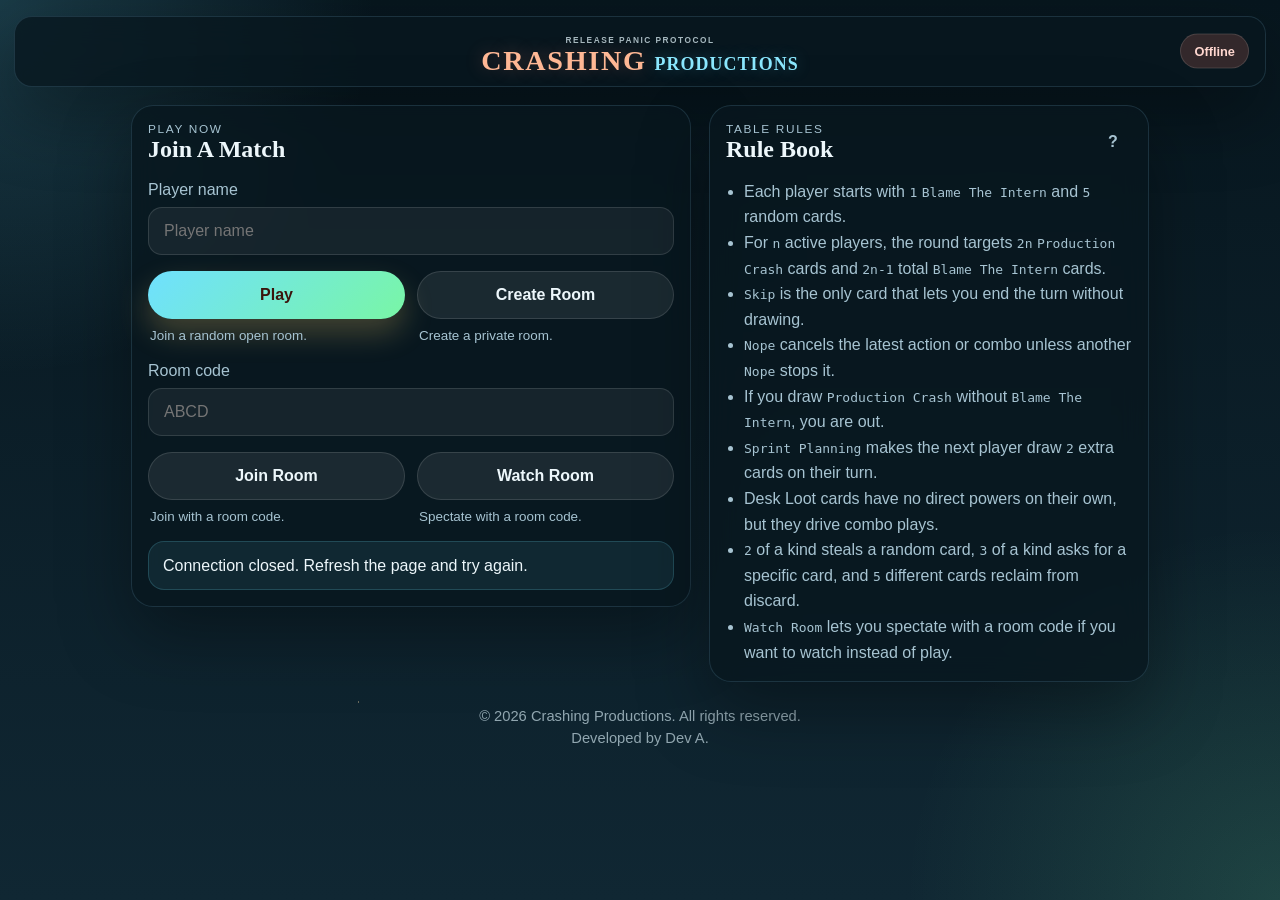
==== commit 71787889: "Update latest UI and guide tweaks" ====
--- a/index.html
+++ b/index.html
@@ -127,15 +127,24 @@
             <div class="guide-combo-strip">
               <div class="guide-combo-chip">
                 <span>2</span>
-                <strong>Random steal</strong>
+                <div>
+                  <strong>2 matching cards</strong>
+                  <p>Play 2 same cards. Choose a player and steal 1 random card from their hand.</p>
+                </div>
               </div>
               <div class="guide-combo-chip">
                 <span>3</span>
-                <strong>Name a card</strong>
+                <div>
+                  <strong>3 matching cards</strong>
+                  <p>Play 3 same cards. Choose a player, name a card, and take it if they have it.</p>
+                </div>
               </div>
               <div class="guide-combo-chip">
                 <span>5</span>
-                <strong>Reclaim from discard</strong>
+                <div>
+                  <strong>5 different cards</strong>
+                  <p>Play 5 different cards. Open the discard pile and reclaim 1 used card back into your hand.</p>
+                </div>
               </div>
             </div>
           </div>
@@ -268,7 +277,9 @@
                 <li>Your turn usually works like this: play <code>1</code> action or combo if you want, then draw to end the turn.</li>
                 <li><code>Skip</code> is the only effect that removes the end-of-turn draw.</li>
                 <li><code>Sprint Planning</code> makes the next player resolve <code>3</code> draws total on a normal turn.</li>
-                <li><code>2</code> matching cards steal a random card, <code>3</code> matching cards request a specific card, and <code>5</code> different cards reclaim <code>1</code> card from discard.</li>
+                <li><code>2</code> matching cards let you choose a player and steal <code>1</code> random card from them.</li>
+                <li><code>3</code> matching cards let you choose a player and ask for <code>1</code> specific card by name.</li>
+                <li><code>5</code> different cards let you open the discard pile and reclaim <code>1</code> used card into your hand.</li>
                 <li>Any non-<code>Production Crash</code> card, including <code>Nope</code> and <code>Blame The Intern</code>, can be used in combos.</li>
                 <li>If the deck has no <code>Production Crash</code> left while multiple players are still alive, the discard pile is shuffled back into the deck immediately.</li>
                 <li><code>Watch Room</code> lets you spectate with a room code without taking an active player seat.</li>
--- a/styles.css
+++ b/styles.css
@@ -609,7 +609,7 @@
 
 .guide-combo-chip {
   display: flex;
-  align-items: center;
+  align-items: flex-start;
   gap: 12px;
   padding: 12px 14px;
   border-radius: 18px;
@@ -627,6 +627,18 @@
   color: #8eeaff;
   font-weight: 900;
   font-size: 1rem;
+}
+
+.guide-combo-chip strong {
+  display: block;
+  color: #f4fbff;
+}
+
+.guide-combo-chip p {
+  margin: 4px 0 0;
+  color: var(--muted);
+  line-height: 1.45;
+  font-size: 0.9rem;
 }
 
 .guide-copy {
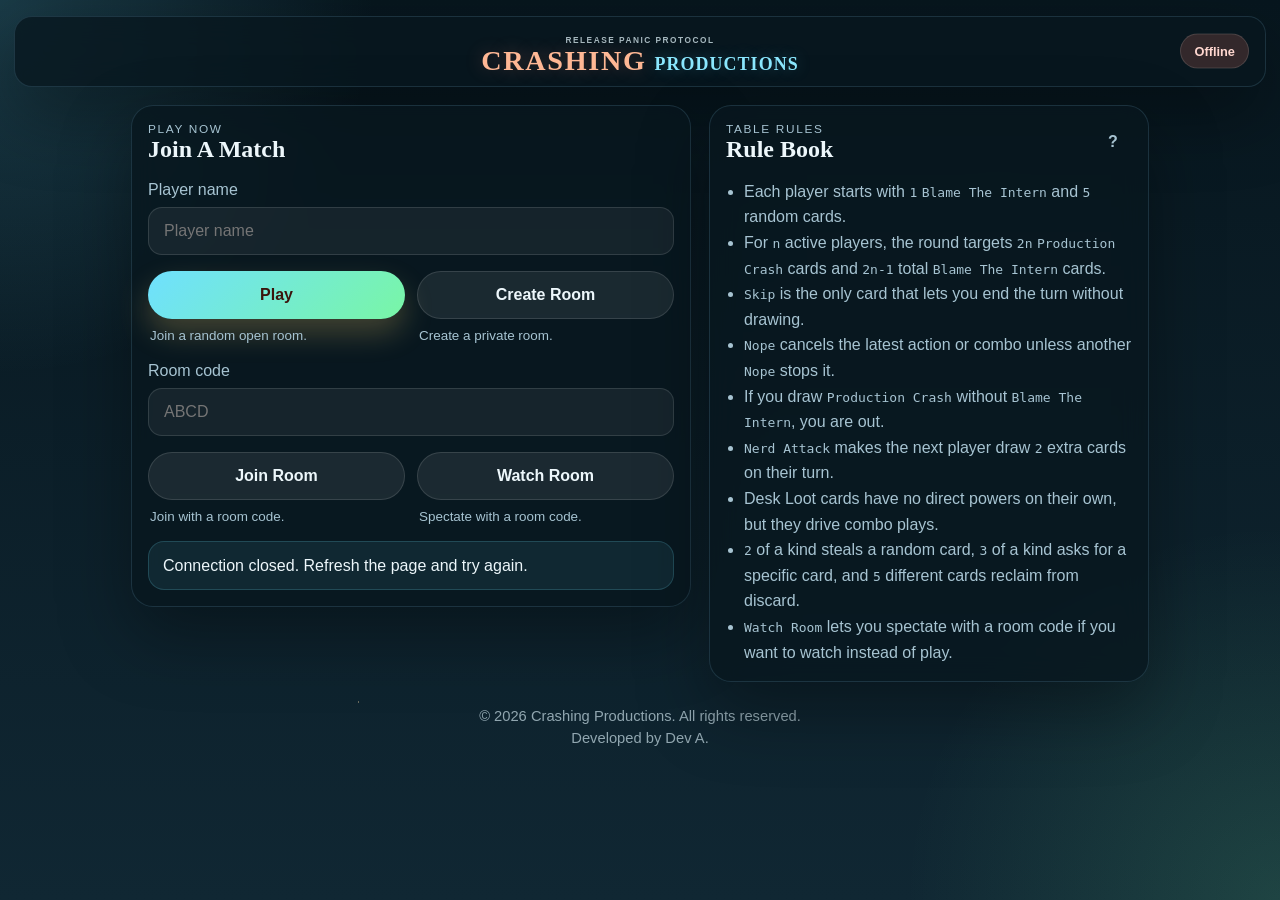
==== commit 36590add: "Refine room spectator flow and card set" ====
--- a/index.html
+++ b/index.html
@@ -82,7 +82,7 @@
             <li><code>Skip</code> is the only card that lets you end the turn without drawing.</li>
             <li><code>Nope</code> cancels the latest action or combo unless another <code>Nope</code> stops it.</li>
             <li>If you draw <code>Production Crash</code> without <code>Blame The Intern</code>, you are out.</li>
-            <li><code>Sprint Planning</code> makes the next player draw <code>2</code> extra cards on their turn.</li>
+            <li><code>Nerd Attack</code> makes the next player draw <code>2</code> extra cards on their turn.</li>
             <li>Desk Loot cards have no direct powers on their own, but they drive combo plays.</li>
             <li><code>2</code> of a kind steals a random card, <code>3</code> of a kind asks for a specific card, and <code>5</code> different cards reclaim from discard.</li>
             <li><code>Watch Room</code> lets you spectate with a room code if you want to watch instead of play.</li>
@@ -200,9 +200,9 @@
                   </div>
                 </article>
                 <article class="guide-card-entry">
-                  <div class="guide-card-thumb" style="background-image: url('assets/cards/sprint-planning.webp');"></div>
-                  <div>
-                    <strong>Sprint Planning</strong>
+                  <div class="guide-card-thumb" style="background-image: url('assets/cards/nerd-attack.webp');"></div>
+                  <div>
+                    <strong>Nerd Attack</strong>
                     <p>The next player owes <code>2</code> extra draws on top of their usual turn draw, while you still draw to end your own turn.</p>
                   </div>
                 </article>
@@ -247,13 +247,6 @@
                   <div class="guide-card-thumb" style="background-image: url('assets/cards/sticky-note.webp');"></div>
                   <div>
                     <strong>Sticky Note</strong>
-                    <p>No direct power on its own. Use Desk Loot cards for combo plays.</p>
-                  </div>
-                </article>
-                <article class="guide-card-entry">
-                  <div class="guide-card-thumb" style="background-image: url('assets/cards/mechanical-keyboard.webp');"></div>
-                  <div>
-                    <strong>Mechanical Keyboard</strong>
                     <p>No direct power on its own. Use Desk Loot cards for combo plays.</p>
                   </div>
                 </article>
@@ -276,7 +269,7 @@
                 <li>For <code>n</code> active players, the round targets <code>2n</code> <code>Production Crash</code> cards and <code>2n-1</code> total <code>Blame The Intern</code> cards.</li>
                 <li>Your turn usually works like this: play <code>1</code> action or combo if you want, then draw to end the turn.</li>
                 <li><code>Skip</code> is the only effect that removes the end-of-turn draw.</li>
-                <li><code>Sprint Planning</code> makes the next player resolve <code>3</code> draws total on a normal turn.</li>
+                <li><code>Nerd Attack</code> makes the next player resolve <code>3</code> draws total on a normal turn.</li>
                 <li><code>2</code> matching cards let you choose a player and steal <code>1</code> random card from them.</li>
                 <li><code>3</code> matching cards let you choose a player and ask for <code>1</code> specific card by name.</li>
                 <li><code>5</code> different cards let you open the discard pile and reclaim <code>1</code> used card into your hand.</li>
--- a/styles.css
+++ b/styles.css
@@ -255,6 +255,12 @@
   transform: translateY(-50%);
 }
 
+.room-code-pill {
+  background: rgba(111, 224, 255, 0.12);
+  color: #dffbff;
+  border-color: rgba(111, 224, 255, 0.22);
+}
+
 .setup-grid,
 .lobby-grid,
 .board-grid,
@@ -754,8 +760,42 @@
   margin-top: 12px;
 }
 
+.room-copy-row {
+  justify-content: flex-start;
+}
+
 .room-copy-row .secondary-btn {
-  width: 100%;
+  width: auto;
+  min-width: 144px;
+}
+
+.lobby-roster {
+  margin-top: 14px;
+  display: grid;
+  gap: 10px;
+}
+
+.lobby-roster-head {
+  display: flex;
+  justify-content: space-between;
+  gap: 10px;
+  align-items: center;
+}
+
+.lobby-roster-head strong {
+  color: #f4fcff;
+  font-size: 0.96rem;
+}
+
+.lobby-roster-summary {
+  color: var(--muted);
+  font-size: 0.78rem;
+  letter-spacing: 0.04em;
+  text-transform: uppercase;
+}
+
+.lobby-roster-list {
+  max-height: 13rem;
 }
 
 .setup-compact-note {
@@ -1069,6 +1109,11 @@
   text-transform: uppercase;
   letter-spacing: 0.08em;
   font-size: 0.68rem;
+}
+
+.hand-summary-copy.is-status {
+  font-size: 0.8rem;
+  letter-spacing: 0.06em;
 }
 
 .hand-meter {
@@ -1485,6 +1530,15 @@
   text-align: right;
 }
 
+.action-deadline-inline {
+  margin: 0;
+  color: #9ce9ff;
+  font-size: 0.84rem;
+  font-weight: 700;
+  letter-spacing: 0.02em;
+  text-align: right;
+}
+
 .combo-actions {
   margin-top: 12px;
 }
@@ -1513,6 +1567,47 @@
 .combo-summary strong {
   font-size: 1rem;
   color: #f7fcfd;
+}
+
+.match-result-banner {
+  display: grid;
+  gap: 14px;
+  align-items: center;
+  padding: 14px 16px;
+  border-radius: 18px;
+  border: 1px solid rgba(255, 212, 106, 0.26);
+  background:
+    linear-gradient(135deg, rgba(255, 212, 106, 0.18), rgba(255, 255, 255, 0.03) 54%, rgba(10, 30, 39, 0.82)),
+    rgba(10, 30, 39, 0.9);
+  box-shadow: 0 18px 40px rgba(0, 0, 0, 0.2);
+}
+
+.match-result-copy {
+  display: grid;
+  gap: 6px;
+}
+
+.match-result-kicker {
+  font-size: 0.72rem;
+  font-weight: 800;
+  letter-spacing: 0.18em;
+  text-transform: uppercase;
+  color: #ffd36e;
+}
+
+.match-result-copy strong {
+  font-size: 1.14rem;
+  color: #fff7dd;
+}
+
+.match-result-copy p {
+  margin: 0;
+  color: var(--muted);
+  line-height: 1.45;
+}
+
+.match-result-actions {
+  margin-top: 2px;
 }
 
 .hand-grid {
@@ -1966,12 +2061,6 @@
     rgba(11, 29, 37, 0.94);
 }
 
-.theme-popcorn {
-  background:
-    linear-gradient(180deg, rgba(176, 198, 210, 0.26), rgba(10, 30, 39, 0.14)),
-    rgba(11, 29, 37, 0.94);
-}
-
 .theme-candy {
   background:
     linear-gradient(180deg, rgba(255, 162, 102, 0.24), rgba(10, 30, 39, 0.14)),
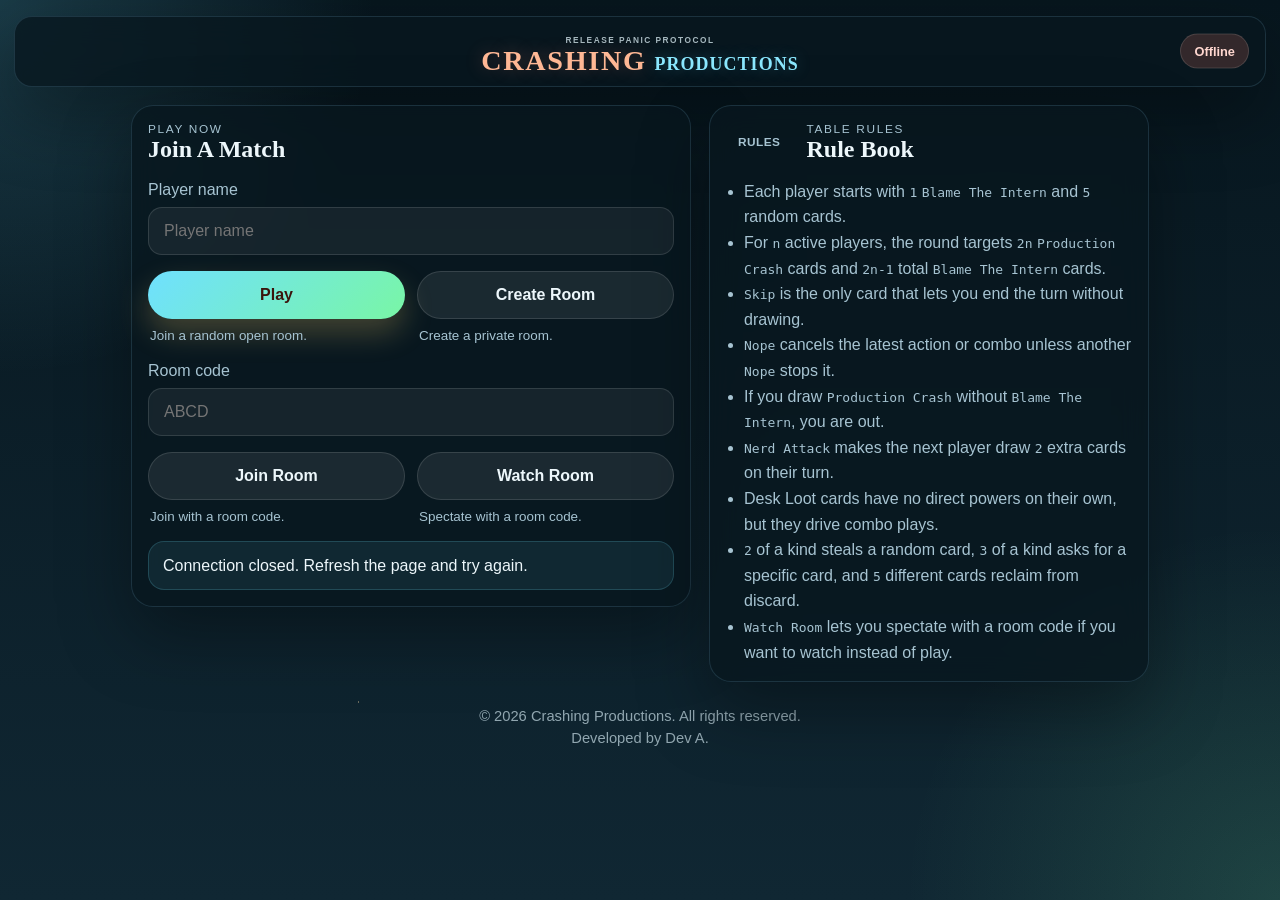
==== commit e9609e85: "Polish rules button layout" ====
--- a/index.html
+++ b/index.html
@@ -70,11 +70,11 @@
 
         <article class="panel setup-card lobby-rules-card">
           <div class="panel-head">
+            <button id="guide-btn" class="ghost-btn guide-icon-btn guide-text-btn" type="button" aria-label="Open how to play guide">Rules</button>
             <div>
               <p class="eyebrow">Table rules</p>
               <h2>Rule Book</h2>
             </div>
-            <button id="guide-btn" class="ghost-btn guide-icon-btn" type="button" aria-label="Open how to play guide">?</button>
           </div>
           <ul class="rules-list">
             <li>Each player starts with <code>1</code> <code>Blame The Intern</code> and <code>5</code> random cards.</li>
@@ -116,7 +116,7 @@
               <article class="guide-step-card">
                 <span class="guide-step-number">2</span>
                 <strong>Play</strong>
-                <p>Use one action card or line up a combo before taking the mandatory end-of-turn draw.</p>
+                <p>Use one action card or line up a combo before taking the mandatory end-of-turn draw, unless extra draw pressure is active.</p>
               </article>
               <article class="guide-step-card">
                 <span class="guide-step-number">3</span>
@@ -173,7 +173,7 @@
                   <div class="guide-card-thumb" style="background-image: url('assets/cards/nope.webp');"></div>
                   <div>
                     <strong>Nope</strong>
-                    <p>Cancels the latest action or combo unless another <code>Nope</code> answers it. It has no standalone turn effect, but it can still be used in combos.</p>
+                    <p>Cancels the latest action or combo unless another <code>Nope</code> answers it. An odd number of Nopes stops the play. An even number lets the original play go through.</p>
                   </div>
                 </article>
               </div>
@@ -203,7 +203,7 @@
                   <div class="guide-card-thumb" style="background-image: url('assets/cards/nerd-attack.webp');"></div>
                   <div>
                     <strong>Nerd Attack</strong>
-                    <p>The next player owes <code>2</code> extra draws on top of their usual turn draw, while you still draw to end your own turn.</p>
+                    <p>The next player owes <code>2</code> extra draws on top of their usual turn draw. They must finish the first two draws before they are allowed to play a card.</p>
                   </div>
                 </article>
                 <article class="guide-card-entry">
@@ -269,7 +269,7 @@
                 <li>For <code>n</code> active players, the round targets <code>2n</code> <code>Production Crash</code> cards and <code>2n-1</code> total <code>Blame The Intern</code> cards.</li>
                 <li>Your turn usually works like this: play <code>1</code> action or combo if you want, then draw to end the turn.</li>
                 <li><code>Skip</code> is the only effect that removes the end-of-turn draw.</li>
-                <li><code>Nerd Attack</code> makes the next player resolve <code>3</code> draws total on a normal turn.</li>
+                <li><code>Nerd Attack</code> makes the next player resolve <code>3</code> draws total on a normal turn, and the first <code>2</code> must be drawn before they can play again.</li>
                 <li><code>2</code> matching cards let you choose a player and steal <code>1</code> random card from them.</li>
                 <li><code>3</code> matching cards let you choose a player and ask for <code>1</code> specific card by name.</li>
                 <li><code>5</code> different cards let you open the discard pile and reclaim <code>1</code> used card into your hand.</li>
--- a/styles.css
+++ b/styles.css
@@ -164,6 +164,16 @@
   font-size: 0.8rem;
 }
 
+.hero-tool-btn,
+.hero-chat-btn {
+  flex: 0 0 auto;
+}
+
+.hero-chat-btn {
+  padding: 9px 13px;
+  font-size: 0.78rem;
+}
+
 .room-hero.compact .hero-leave-btn {
   padding: 7px 11px;
   font-size: 0.74rem;
@@ -391,6 +401,10 @@
   align-items: center;
 }
 
+.lobby-rules-card .panel-head {
+  justify-content: flex-start;
+}
+
 .field {
   display: grid;
   gap: 8px;
@@ -721,9 +735,10 @@
 }
 
 .guide-icon-btn {
-  width: 38px;
+  width: auto;
+  min-width: 38px;
   height: 38px;
-  padding: 0;
+  padding: 0 14px;
   display: inline-grid;
   place-items: center;
   border-radius: 999px;
@@ -731,6 +746,12 @@
   background: rgba(255, 255, 255, 0.04);
   color: #dff7ff;
   font-weight: 800;
+}
+
+.guide-text-btn {
+  letter-spacing: 0.04em;
+  text-transform: uppercase;
+  font-size: 0.74rem;
 }
 
 .setup-grid.match-live .room-card {
@@ -2318,6 +2339,102 @@
   box-shadow: 0 32px 90px rgba(0, 0, 0, 0.38);
 }
 
+.chat-panel {
+  width: min(720px, 100%);
+  max-height: min(82vh, 860px);
+  display: grid;
+  grid-template-rows: auto minmax(0, 1fr) auto;
+  gap: 18px;
+}
+
+.chat-feed {
+  min-height: 280px;
+  max-height: 48vh;
+  display: grid;
+  gap: 10px;
+  overflow-y: auto;
+  padding-right: 4px;
+}
+
+.chat-item {
+  width: fit-content;
+  max-width: min(100%, 520px);
+  display: grid;
+  gap: 6px;
+  padding: 10px 12px;
+  border-radius: 16px;
+  background: rgba(255, 255, 255, 0.05);
+  border: 1px solid rgba(255, 255, 255, 0.08);
+}
+
+.chat-item.is-self {
+  justify-self: end;
+  background:
+    linear-gradient(135deg, rgba(111, 224, 255, 0.16), rgba(121, 246, 165, 0.08)),
+    rgba(255, 255, 255, 0.05);
+  border-color: rgba(111, 224, 255, 0.22);
+}
+
+.chat-item.is-spectator {
+  border-style: dashed;
+}
+
+.chat-item-head {
+  display: flex;
+  align-items: center;
+  gap: 8px;
+  flex-wrap: wrap;
+}
+
+.chat-item-head strong {
+  color: #f7fcfd;
+  font-size: 0.92rem;
+}
+
+.chat-item p {
+  margin: 0;
+  color: rgba(233, 248, 255, 0.92);
+  line-height: 1.45;
+  font-size: 0.9rem;
+}
+
+.chat-role-pill {
+  display: inline-flex;
+  align-items: center;
+  padding: 4px 8px;
+  border-radius: 999px;
+  background: rgba(111, 224, 255, 0.12);
+  color: #dffbff;
+  font-size: 0.68rem;
+  font-weight: 800;
+  letter-spacing: 0.05em;
+  text-transform: uppercase;
+}
+
+.chat-form {
+  display: grid;
+  grid-template-columns: minmax(0, 1fr) auto;
+  gap: 10px;
+  align-items: center;
+}
+
+.chat-input {
+  width: 100%;
+  min-height: 48px;
+  padding: 12px 14px;
+  border-radius: 14px;
+  border: 1px solid rgba(255, 255, 255, 0.12);
+  background: rgba(6, 18, 24, 0.82);
+  color: var(--text);
+  font: inherit;
+}
+
+.chat-input:focus {
+  outline: none;
+  border-color: rgba(111, 224, 255, 0.42);
+  box-shadow: 0 0 0 3px rgba(111, 224, 255, 0.12);
+}
+
 .discard-browser-overlay {
   position: fixed;
   inset: 0;
